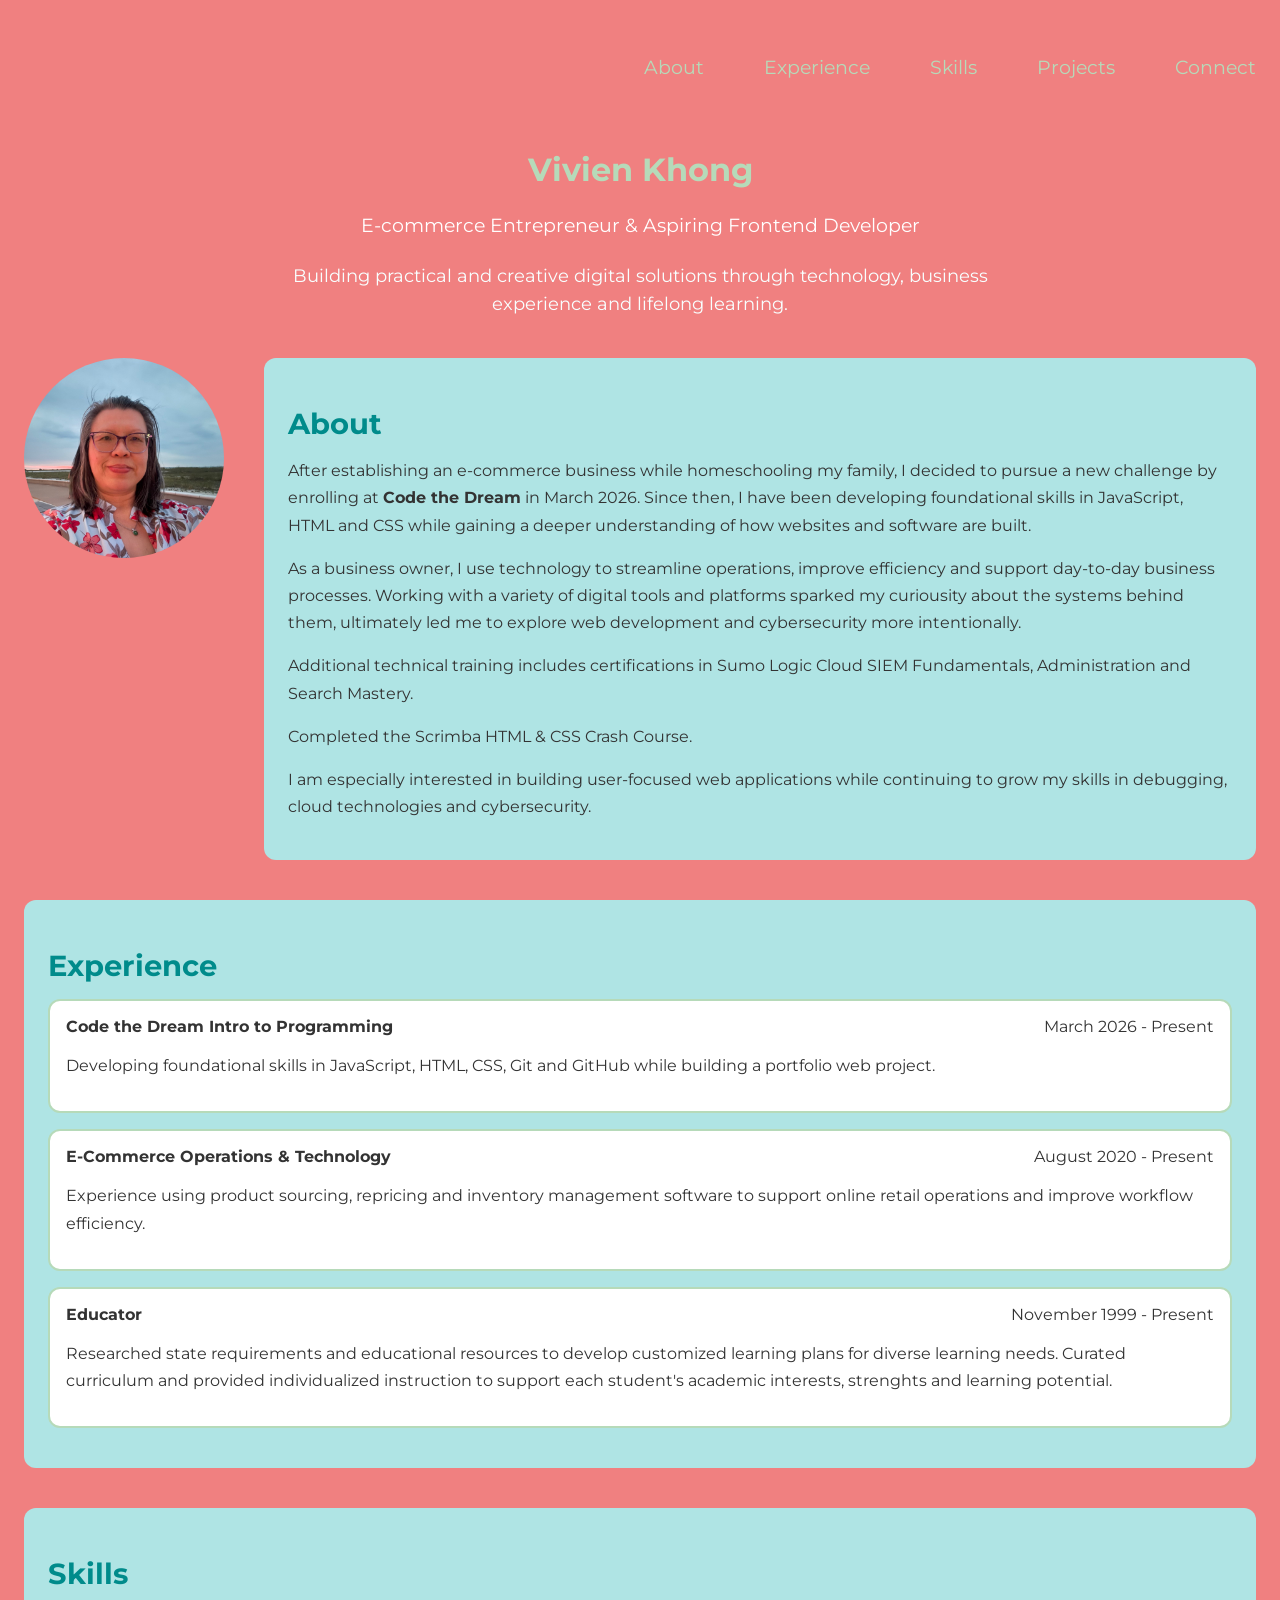
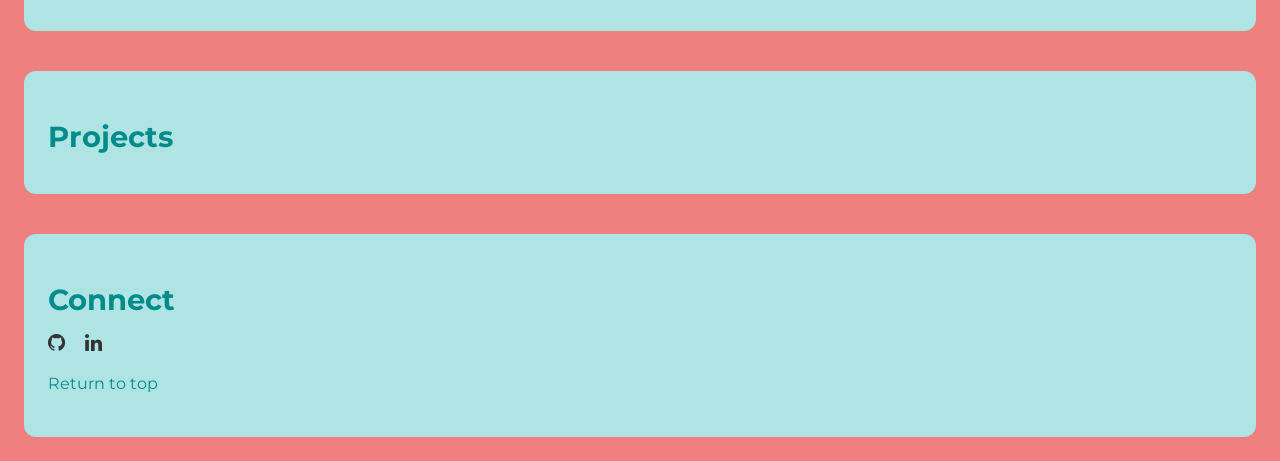
==== index.html @ 6cd24a1f "Body content edited" ====
<!DOCTYPE html>
<html>
  <head>
    <title>Vivien Khong's Portfolio</title>
        <!-- external stylesheets first then my own css/index.css -->
    <link href="https://fonts.googleapis.com/css2?family=Montserrat:ital,wght@0,100..900;1,100..900&display=swap" rel="stylesheet">
    <link rel="stylesheet" href="https://cdnjs.cloudflare.com/ajax/libs/font-awesome/4.7.0/css/font-awesome.min.css">
    <meta charset="UTF-8">
    <meta name="description" content="My personal website">
    <link rel="stylesheet" href="css/index.css">
  </head>
  <body>
    <nav id="top">
      <ul>
        <li><a href="#about">About</a></li>
        <li><a href="#experience">Experience</a></li>
        <li><a href="#skills">Skills</a></li>
        <li><a href="#projects">Projects</a></li>
        <li><a href="#connect">Connect</a></li>
      </ul>
    </nav>
    <h1>Vivien Khong</h1>
    
    <p class="tagline">
      E-commerce Entrepreneur & Aspiring Frontend Developer   
    </p>
    
    <p class="hero-intro">
      Building practical and creative digital solutions through technology, business experience and lifelong learning.
    </p>

  <div class="about-container">

    <img src="images/myPhoto.jpg" alt="A self portrait at a beach wedding">

    <section id="about">
      <h2>About</h2>
      <p>
        After establishing an e-commerce business while homeschooling my family, I decided to pursue a new challenge by enrolling at <strong>Code the Dream</strong> in March 2026. Since then, I have been developing foundational skills in JavaScript, HTML and CSS while gaining a deeper understanding of how websites and software are built. 
      </p> 
      
      <p>
        As a business owner, I use technology to streamline operations, improve efficiency and support day-to-day business processes. Working with a variety of digital tools and platforms sparked my curiousity about the systems behind them, ultimately led me to explore web development and cybersecurity more intentionally. 
      </p>
      
      <p>
        Additional technical training includes certifications in Sumo Logic Cloud SIEM Fundamentals, Administration and Search Mastery.
      </p>
      
      <p>
        Completed the Scrimba HTML & CSS Crash Course.
      </p>   

      <p>
        I am especially interested in building user-focused web applications while continuing to grow my skills in debugging, cloud technologies and cybersecurity.
      </p>

    </section>
  </div>

    <section id="experience">
      <h2>Experience</h2>
      <ul>
        <li>

          <div class="experience-header">
            <strong>Code the Dream Intro to Programming</strong>
            <span>March 2026 - Present</span>
          </div>

          <p>
          Developing foundational skills in JavaScript, HTML, CSS, Git and GitHub while building a portfolio web project.
          </p>

        </li>
        
        <li>

          <div class="experience-header">
            <strong>E-Commerce Operations & Technology</strong>
            <span>August 2020 - Present</span>
          </div>

          <p>
          Experience using product sourcing, repricing and inventory management software to support online retail operations and improve workflow efficiency.
          </p>

        </li>

        <li>

          <div class="experience-header">
            <strong>Educator</strong>
            <span>November 1999 - Present</span>
          </div>

          <p>
          Researched state requirements and educational resources to develop customized learning plans for diverse learning needs. Curated curriculum and provided individualized instruction to support each student's academic interests, strenghts and learning potential.
          </p>

        </li>
      </ul>  
    </section>

    <section id="skills">
      <h2>Skills</h2>
    </section>
      
    <section id="projects">
      <h2>Projects</h2>
      <ul>
      </ul>  
    </section>

    <section id="connect">
      <h2>Connect</h2>  
      <ul>
        <li>
          <a href="https://github.com/vivienkhongcodes/vivien-khong-intro26.2">
            <i class="fa fa-github"></i>
          </a>   
        </li>   
        
        <li>
          <a href="https://www.linkedin.com/in/vivien-khong-21544a321/">
            <i class="fa fa-linkedin"></i>
          </a>
        </li>
      </ul>
      <!-- clickable return to top --> 
      <p><a href="#top">Return to top</a></p>
    </section>
  </body>
</html>
---- css/index.css ----
body {
    background-color: lightcoral;
    /* Google font */
    font-family: "Montserrat", sans-serif;
    color: #333;
    margin: 24px;
}

nav {
    position: sticky;
    top: 0;
    background-color: lightcoral;
    /* padding: vertical horizontal */
    padding: 12px 0;
}

nav ul {
    /* flexbox */
    display: flex;
    gap: 60px;
    list-style: none;
    padding: 0;
    justify-content: flex-end;
    font-size: larger;
}

img {
    width: 200px; 
    /* round borders */    
    border-radius: 50%; 
}

a {
    text-decoration: none;
}

nav a {
    color:#b6dab9;
}

a:hover {
    color: darkcyan;
    letter-spacing: 1px;
}

/* Return to top link. */
#connect p a {
    color: darkcyan;
}

#connect p a:hover {
    color: #333;
}

/* Styles the About and Image sections using class selector .about-container - find the element inside. */
.about-container {

    /* flex here places Image and About side by side */
    display: flex;
    /* controls vertical alighment inside flex row, instead of centered vertically, both Image and About headings start from top edge */
    align-items: flex-start;
    /* adds spacing between the Image and About sections */
    gap: 40px;
}

/* Find image elements inside .about-container. Align image to About section. */
.about-container img {
    margin-top: 0;
}

/* Style all section About, Experience, Connect elements. */
section {
    background-color: rgb(175, 228, 228);
    /* Add inner space inside sections. */
    padding: 24px;
    /* Add outer space between sections. */
    margin-top: 40px;
    /* slightly round borders */  
    border-radius: 12px;
}

/* About section needs to match image */
#about {
    margin-top: 0;
}

h1 {
    color: #b6dab9;
    text-align:center; 
    margin-top: 40px;
    margin-bottom: 40px;
}

h2 {
    color:darkcyan;
    font-size: 1.8rem;
    margin-bottom: 16px;
}

p {
    line-height: 1.7;
    font-size: 1rem;
}

.tagline {
    text-align: center;
    font-size: 1.2rem;
    color:white;
    margin-top: -20px;
}

.hero-intro {
    text-align: center;
    max-width: 700px;
    margin: 20px auto 40px auto;
    /* Rem means root em, scales relative to the browser's base font size. */
    font-size: 1.1rem;
    /* Vertical spacing between lines of text. */
    line-height: 1.6;
    color: #f8ffff;
}

/* styled blocks for items in experience */
#experience ul {
    list-style: none;
    padding: 0;
}

#experience li {
    background-color: white;
    border: 2px solid #b6dab9;
    border-radius: 12px;
    padding: 16px;
    margin-bottom: 16px;
}

/* Using class selector to change Experience section to include specific titles and dates */
.experience-header {
    display: flex;
    /* Pushes the items to opposite sides. */
    justify-content: space-between;
    align-items: center;
    /* Add space below the title/date row. */
    margin-bottom: 10px;
}

/* Make Connect icons using Flexbox */
#connect ul {
    display: flex;
    gap: 20px;
    list-style: none;
    padding: 0;
}

#connect i {
    font-size: 20px;
    color:#333;
}

#connect i:hover {
    color: darkcyan;
}
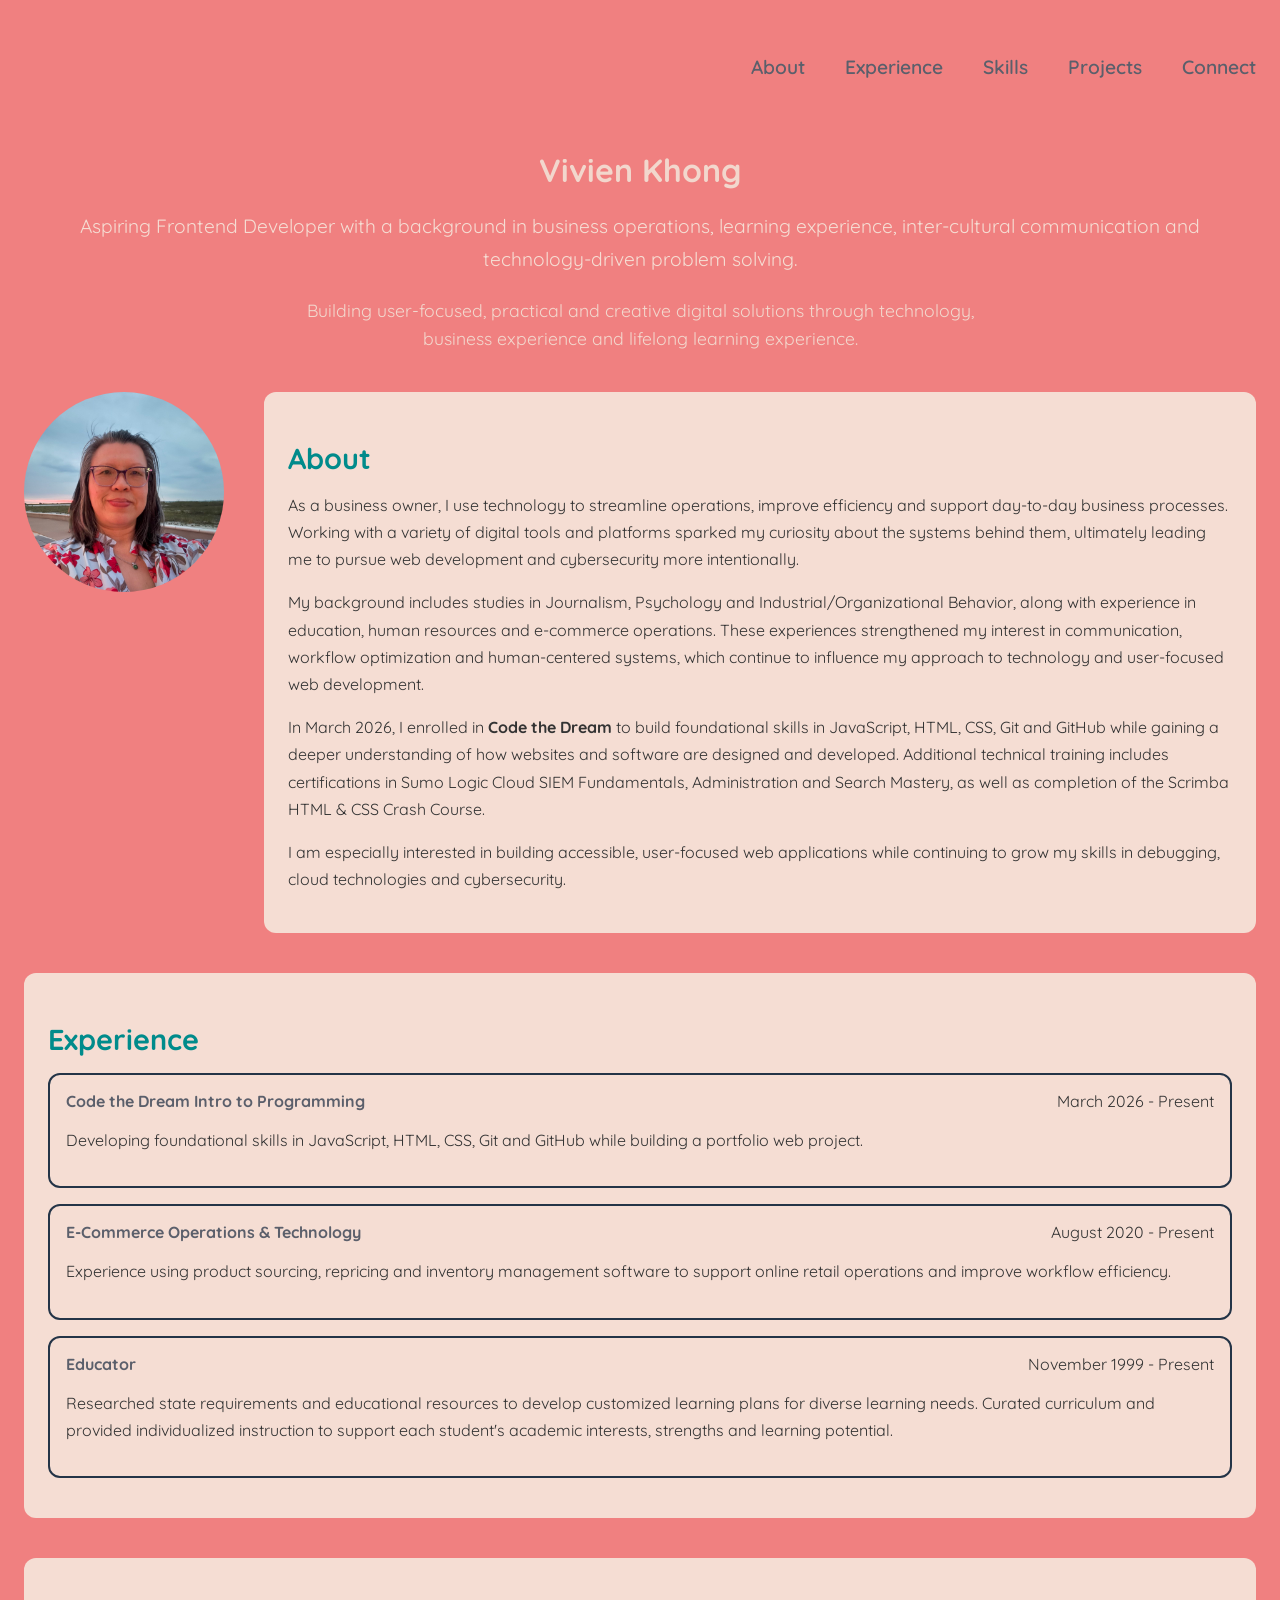
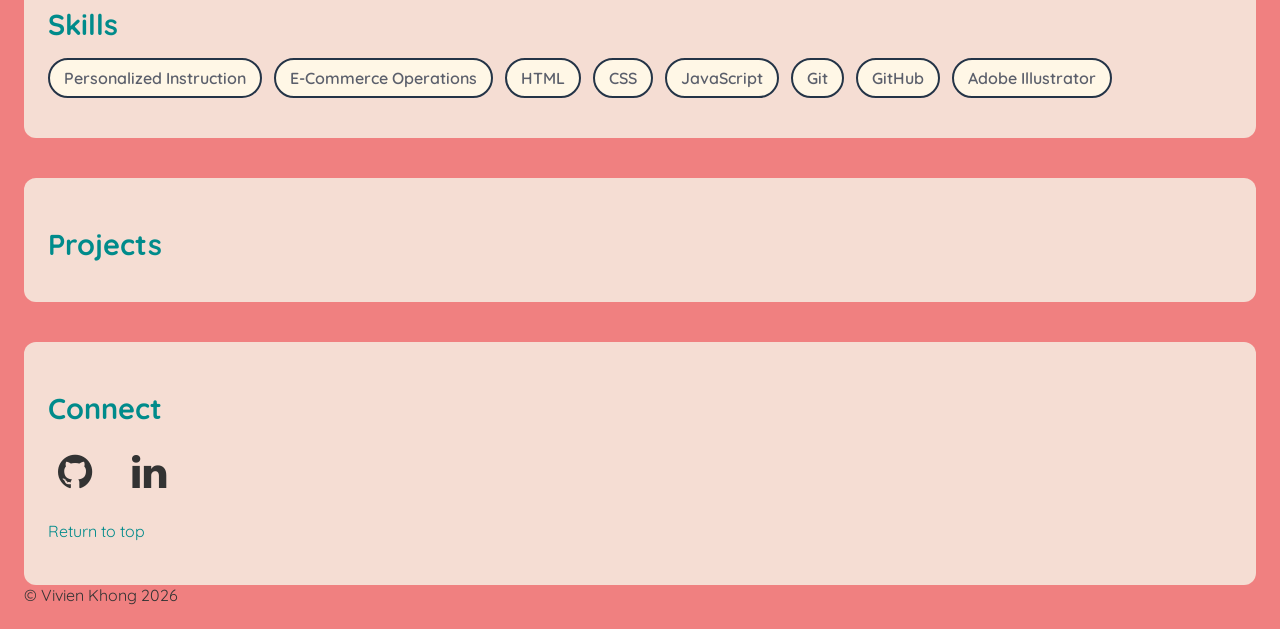
==== commit ebaa5ae5: "js added, created footer and skills; revised about, experience and skills sections, tagline and hero" ====
--- a/index.html
+++ b/index.html
@@ -3,14 +3,14 @@
   <head>
     <title>Vivien Khong's Portfolio</title>
         <!-- external stylesheets first then my own css/index.css -->
-    <link href="https://fonts.googleapis.com/css2?family=Montserrat:ital,wght@0,100..900;1,100..900&display=swap" rel="stylesheet">
+    <link href="https://fonts.googleapis.com/css2?family=Quicksand:wght@300;400;500;600;700&display=swap" rel="stylesheet">
     <link rel="stylesheet" href="https://cdnjs.cloudflare.com/ajax/libs/font-awesome/4.7.0/css/font-awesome.min.css">
     <meta charset="UTF-8">
     <meta name="description" content="My personal website">
     <link rel="stylesheet" href="css/index.css">
   </head>
-  <body>
-    <nav id="top">
+  <body id="top">
+    <nav>
       <ul>
         <li><a href="#about">About</a></li>
         <li><a href="#experience">Experience</a></li>
@@ -22,11 +22,11 @@
     <h1>Vivien Khong</h1>
     
     <p class="tagline">
-      E-commerce Entrepreneur & Aspiring Frontend Developer   
+      Aspiring Frontend Developer with a background in business operations, learning experience, inter-cultural communication and technology-driven problem solving.   
     </p>
     
     <p class="hero-intro">
-      Building practical and creative digital solutions through technology, business experience and lifelong learning.
+      Building user-focused, practical and creative digital solutions through technology, business experience and lifelong learning experience.
     </p>
 
   <div class="about-container">
@@ -35,24 +35,21 @@
 
     <section id="about">
       <h2>About</h2>
+           
       <p>
-        After establishing an e-commerce business while homeschooling my family, I decided to pursue a new challenge by enrolling at <strong>Code the Dream</strong> in March 2026. Since then, I have been developing foundational skills in JavaScript, HTML and CSS while gaining a deeper understanding of how websites and software are built. 
-      </p> 
-      
-      <p>
-        As a business owner, I use technology to streamline operations, improve efficiency and support day-to-day business processes. Working with a variety of digital tools and platforms sparked my curiousity about the systems behind them, ultimately led me to explore web development and cybersecurity more intentionally. 
+        As a business owner, I use technology to streamline operations, improve efficiency and support day-to-day business processes. Working with a variety of digital tools and platforms sparked my curiosity about the systems behind them, ultimately leading me to pursue web development and cybersecurity more intentionally.
       </p>
       
       <p>
-        Additional technical training includes certifications in Sumo Logic Cloud SIEM Fundamentals, Administration and Search Mastery.
+        My background includes studies in Journalism, Psychology and Industrial/Organizational Behavior, along with experience in education, human resources and e-commerce operations. These experiences strengthened my interest in communication, workflow optimization and human-centered systems, which continue to influence my approach to technology and user-focused web development.
+      </p>
+
+      <p>
+        In March 2026, I enrolled in <strong>Code the Dream</strong> to build foundational skills in JavaScript, HTML, CSS, Git and GitHub while gaining a deeper understanding of how websites and software are designed and developed. Additional technical training includes certifications in Sumo Logic Cloud SIEM Fundamentals, Administration and Search Mastery, as well as completion of the Scrimba HTML & CSS Crash Course.
       </p>
       
       <p>
-        Completed the Scrimba HTML & CSS Crash Course.
-      </p>   
-
-      <p>
-        I am especially interested in building user-focused web applications while continuing to grow my skills in debugging, cloud technologies and cybersecurity.
+        I am especially interested in building accessible, user-focused web applications while continuing to grow my skills in debugging, cloud technologies and cybersecurity.
       </p>
 
     </section>
@@ -95,7 +92,7 @@
           </div>
 
           <p>
-          Researched state requirements and educational resources to develop customized learning plans for diverse learning needs. Curated curriculum and provided individualized instruction to support each student's academic interests, strenghts and learning potential.
+          Researched state requirements and educational resources to develop customized learning plans for diverse learning needs. Curated curriculum and provided individualized instruction to support each student's academic interests, strengths and learning potential.
           </p>
 
         </li>
@@ -104,6 +101,8 @@
 
     <section id="skills">
       <h2>Skills</h2>
+      <ul>
+      </ul>
     </section>
       
     <section id="projects">
@@ -130,6 +129,8 @@
       <!-- clickable return to top --> 
       <p><a href="#top">Return to top</a></p>
     </section>
+    <script src="js/index.js"></script>
+
   </body>
 </html>
 
--- a/css/index.css
+++ b/css/index.css
@@ -1,7 +1,7 @@
 body {
     background-color: lightcoral;
     /* Google font */
-    font-family: "Montserrat", sans-serif;
+    font-family: "Quicksand", sans-serif;
     color: #333;
     margin: 24px;
 }
@@ -17,7 +17,7 @@
 nav ul {
     /* flexbox */
     display: flex;
-    gap: 60px;
+    gap: 40px;
     list-style: none;
     padding: 0;
     justify-content: flex-end;
@@ -35,7 +35,8 @@
 }
 
 nav a {
-    color:#b6dab9;
+    color: #5b5f6b;
+    font-weight: 600;
 }
 
 a:hover {
@@ -70,7 +71,7 @@
 
 /* Style all section About, Experience, Connect elements. */
 section {
-    background-color: rgb(175, 228, 228);
+    background-color: #f5ddd3;
     /* Add inner space inside sections. */
     padding: 24px;
     /* Add outer space between sections. */
@@ -85,7 +86,7 @@
 }
 
 h1 {
-    color: #b6dab9;
+    color: #f2d7cd;
     text-align:center; 
     margin-top: 40px;
     margin-bottom: 40px;
@@ -105,7 +106,7 @@
 .tagline {
     text-align: center;
     font-size: 1.2rem;
-    color:white;
+    color: #f5ddd3;
     margin-top: -20px;
 }
 
@@ -117,7 +118,7 @@
     font-size: 1.1rem;
     /* Vertical spacing between lines of text. */
     line-height: 1.6;
-    color: #f8ffff;
+    color: #f2d7cd;
 }
 
 /* styled blocks for items in experience */
@@ -127,11 +128,15 @@
 }
 
 #experience li {
-    background-color: white;
-    border: 2px solid #b6dab9;
+    background-color: #f5ddd3;
+    border: 2px solid #243447;
     border-radius: 12px;
     padding: 16px;
     margin-bottom: 16px;
+}
+
+#experience  strong {
+    color: #5b5f6b;
 }
 
 /* Using class selector to change Experience section to include specific titles and dates */
@@ -153,7 +158,8 @@
 }
 
 #connect i {
-    font-size: 20px;
+    font-size: 40px;
+    margin: 10px;
     color:#333;
 }
 
@@ -161,3 +167,64 @@
     color: darkcyan;
 }
 
+/* style my skills using flexbox and adjust layout of the list of skills */
+#skills ul {
+    display: flex;
+    flex-wrap: wrap;
+    gap: 12px;
+    list-style: none;
+    padding: 0;
+}
+
+#skills li {
+    background-color: #fff7e6;
+    border: 2px solid #243447;
+    border-radius: 20px;
+    padding: 8px 14px;
+    font-weight: 600;
+    color: #5b5f6b;
+}
+
+/* outside media query mean default desktop styles */
+
+/* inside media queries are conditional overrides of existing CSS; tablets media query - when screen is 900px or smaller, stack vertically */
+@media (max-width: 900px) {
+    .about-container {
+        flex-direction: column;
+    }
+
+    nav ul {
+        gap: 24px;
+        justify-content: center;
+        flex-wrap: wrap;
+    }
+}
+
+/* phones media query */
+@media (max-width: 600px) {
+
+    body {
+        margin: 12px;
+    }
+
+    nav ul {
+        flex-direction: column;
+        align-items: center;
+        gap: 12px;
+
+    }
+
+    img {
+        width: 160px;
+    }
+
+    .experience-header {
+        flex-direction: column;
+        align-items: flex-start;
+    }
+
+    #skills ul {
+        justify-content: center;
+    }
+}
+
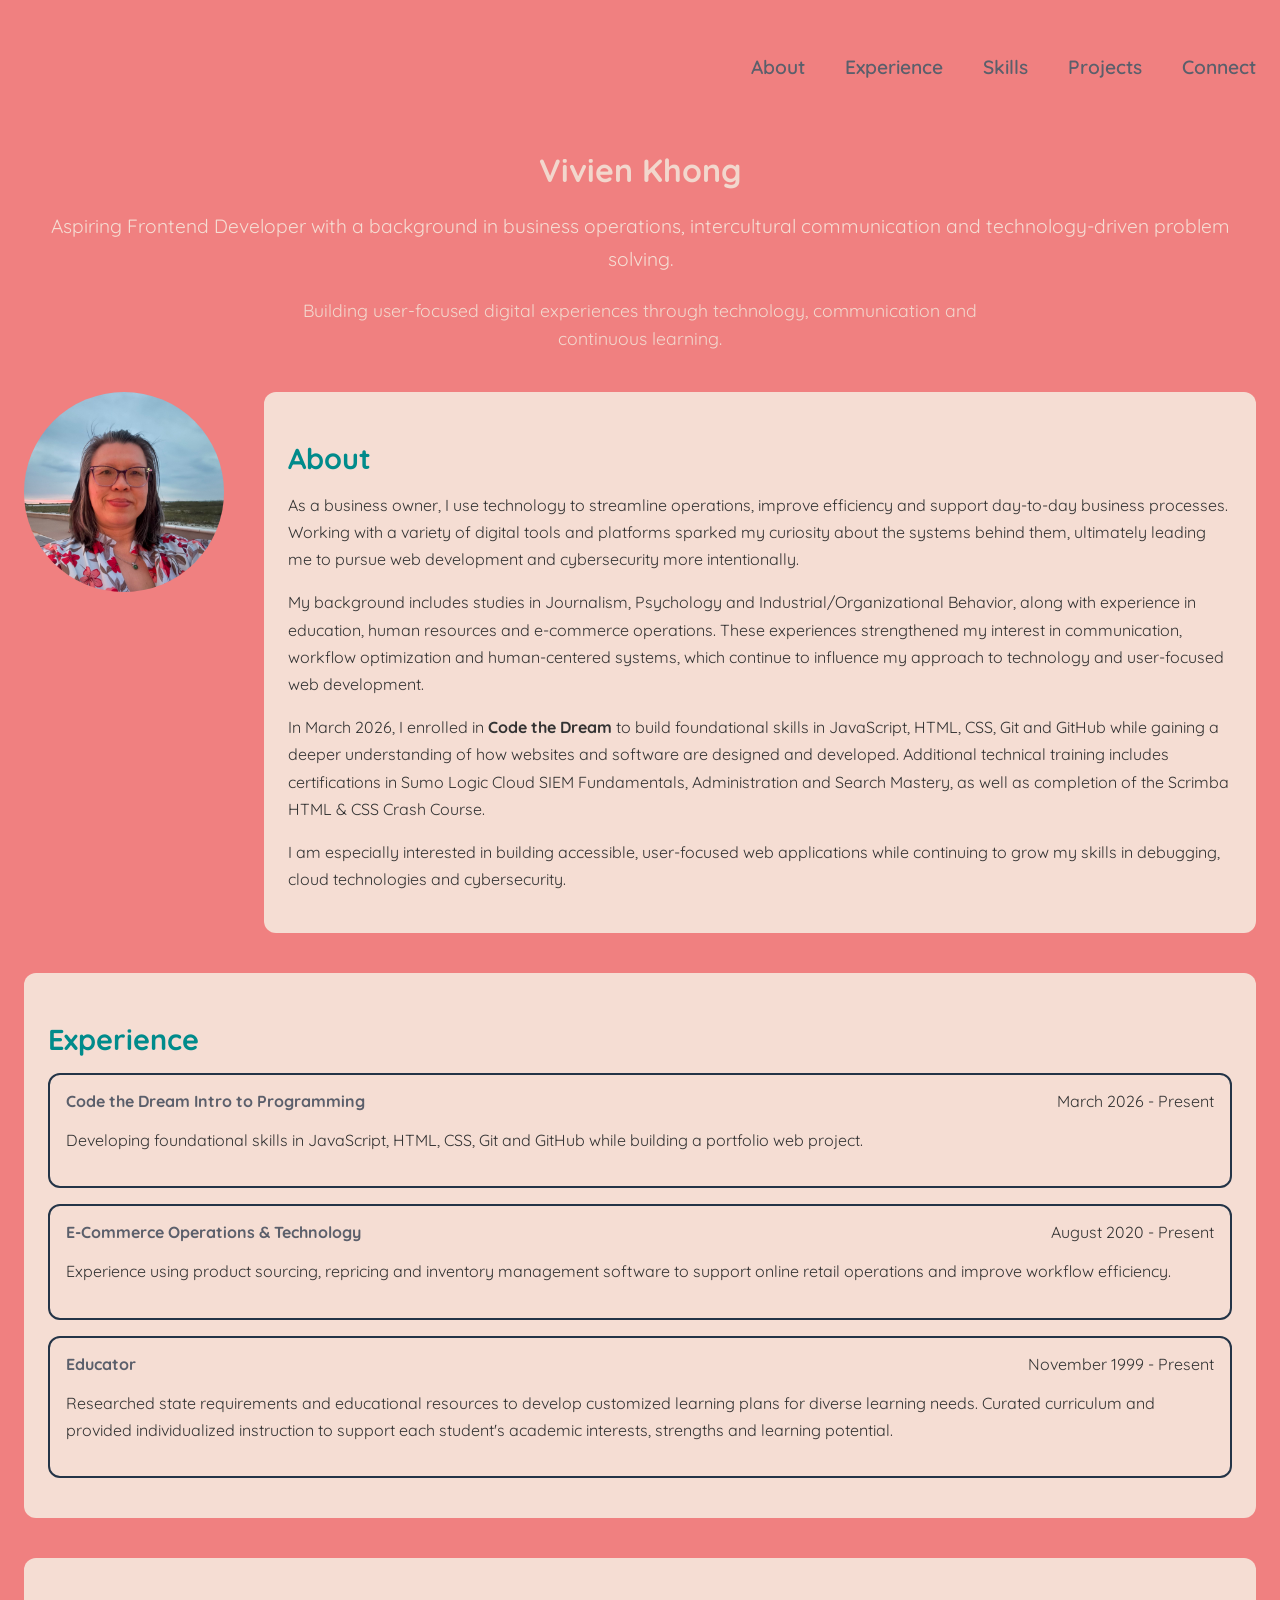
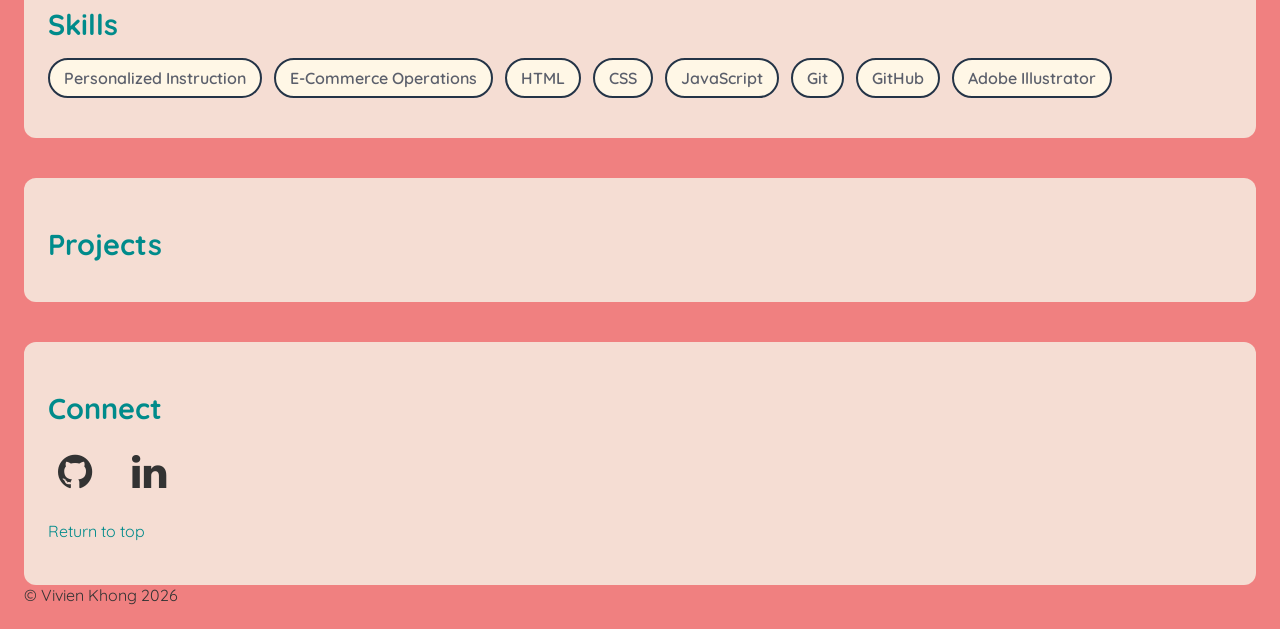
==== commit 251269e7: "saving changes before switching branches" ====
--- a/index.html
+++ b/index.html
@@ -22,11 +22,11 @@
     <h1>Vivien Khong</h1>
     
     <p class="tagline">
-      Aspiring Frontend Developer with a background in business operations, learning experience, inter-cultural communication and technology-driven problem solving.   
+      Aspiring Frontend Developer with a background in business operations, intercultural communication and technology-driven problem solving.   
     </p>
     
     <p class="hero-intro">
-      Building user-focused, practical and creative digital solutions through technology, business experience and lifelong learning experience.
+      Building user-focused digital experiences through technology, communication and continuous learning.
     </p>
 
   <div class="about-container">
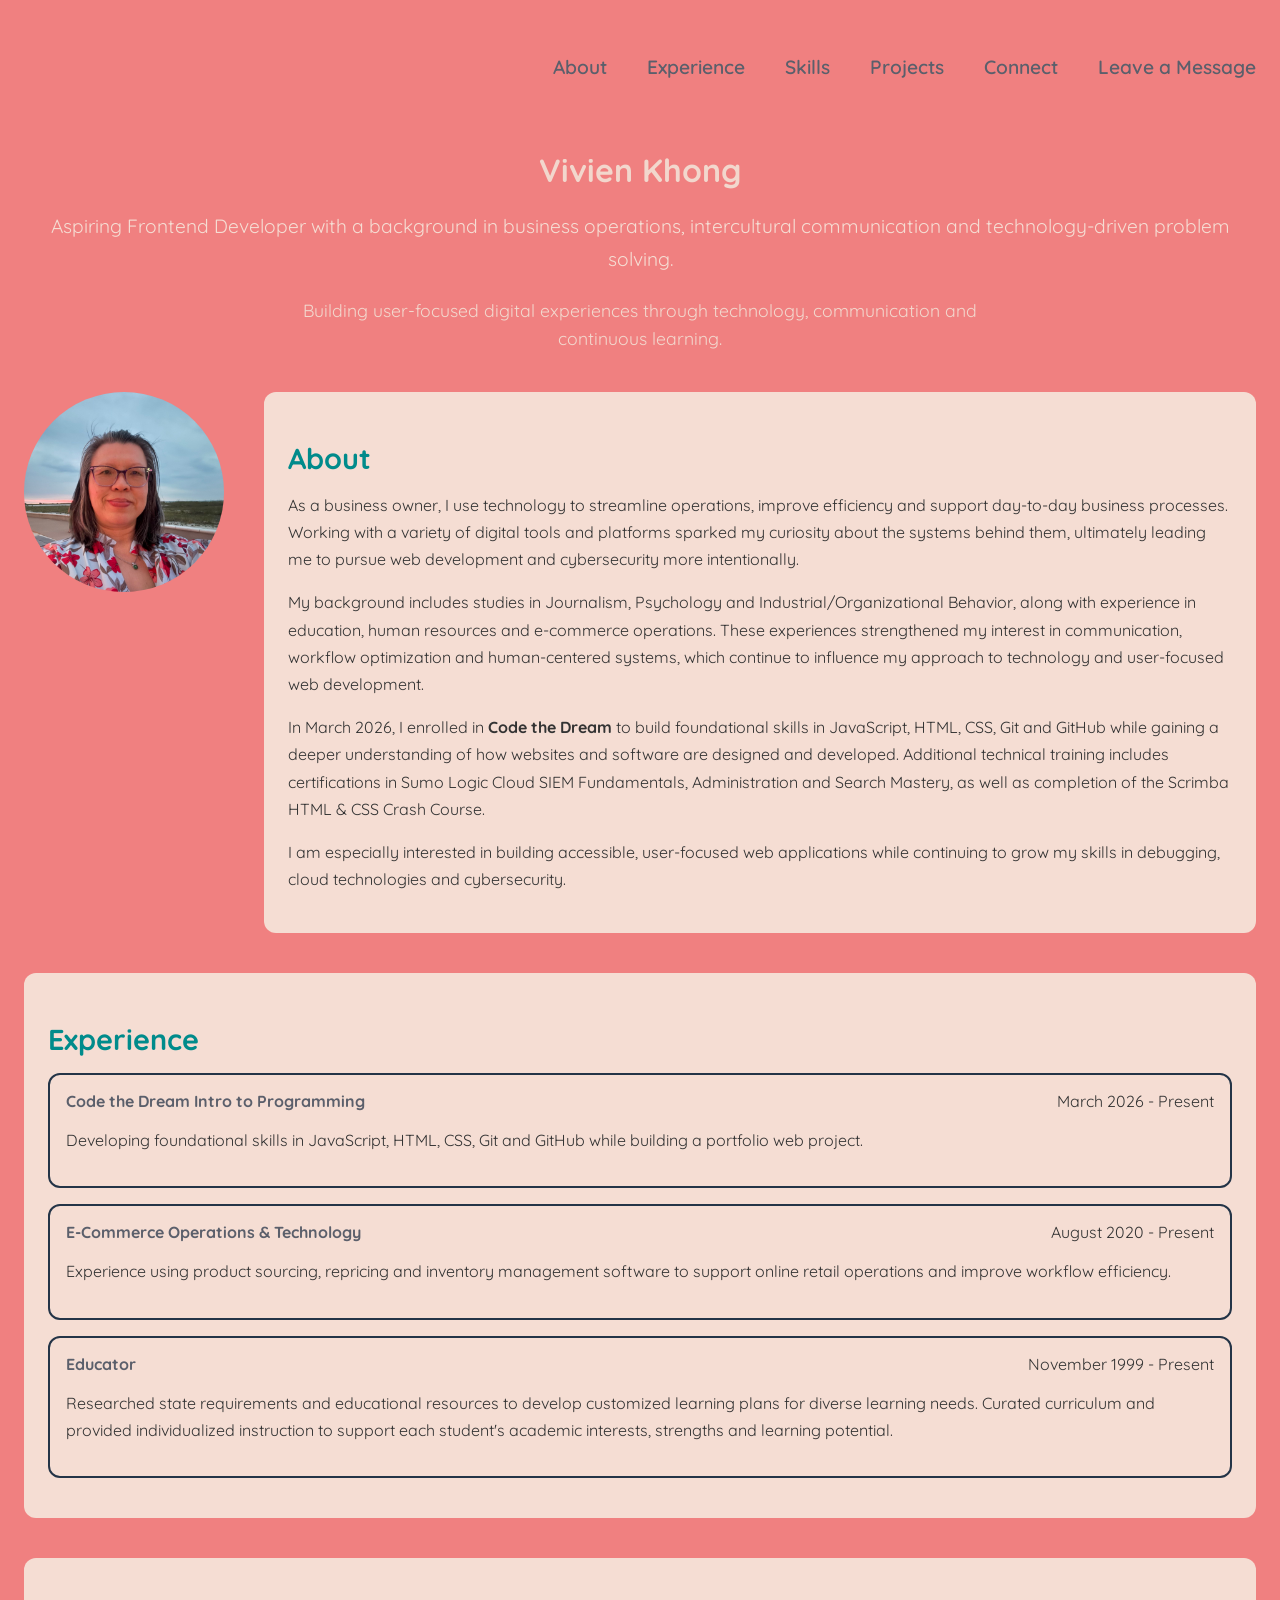
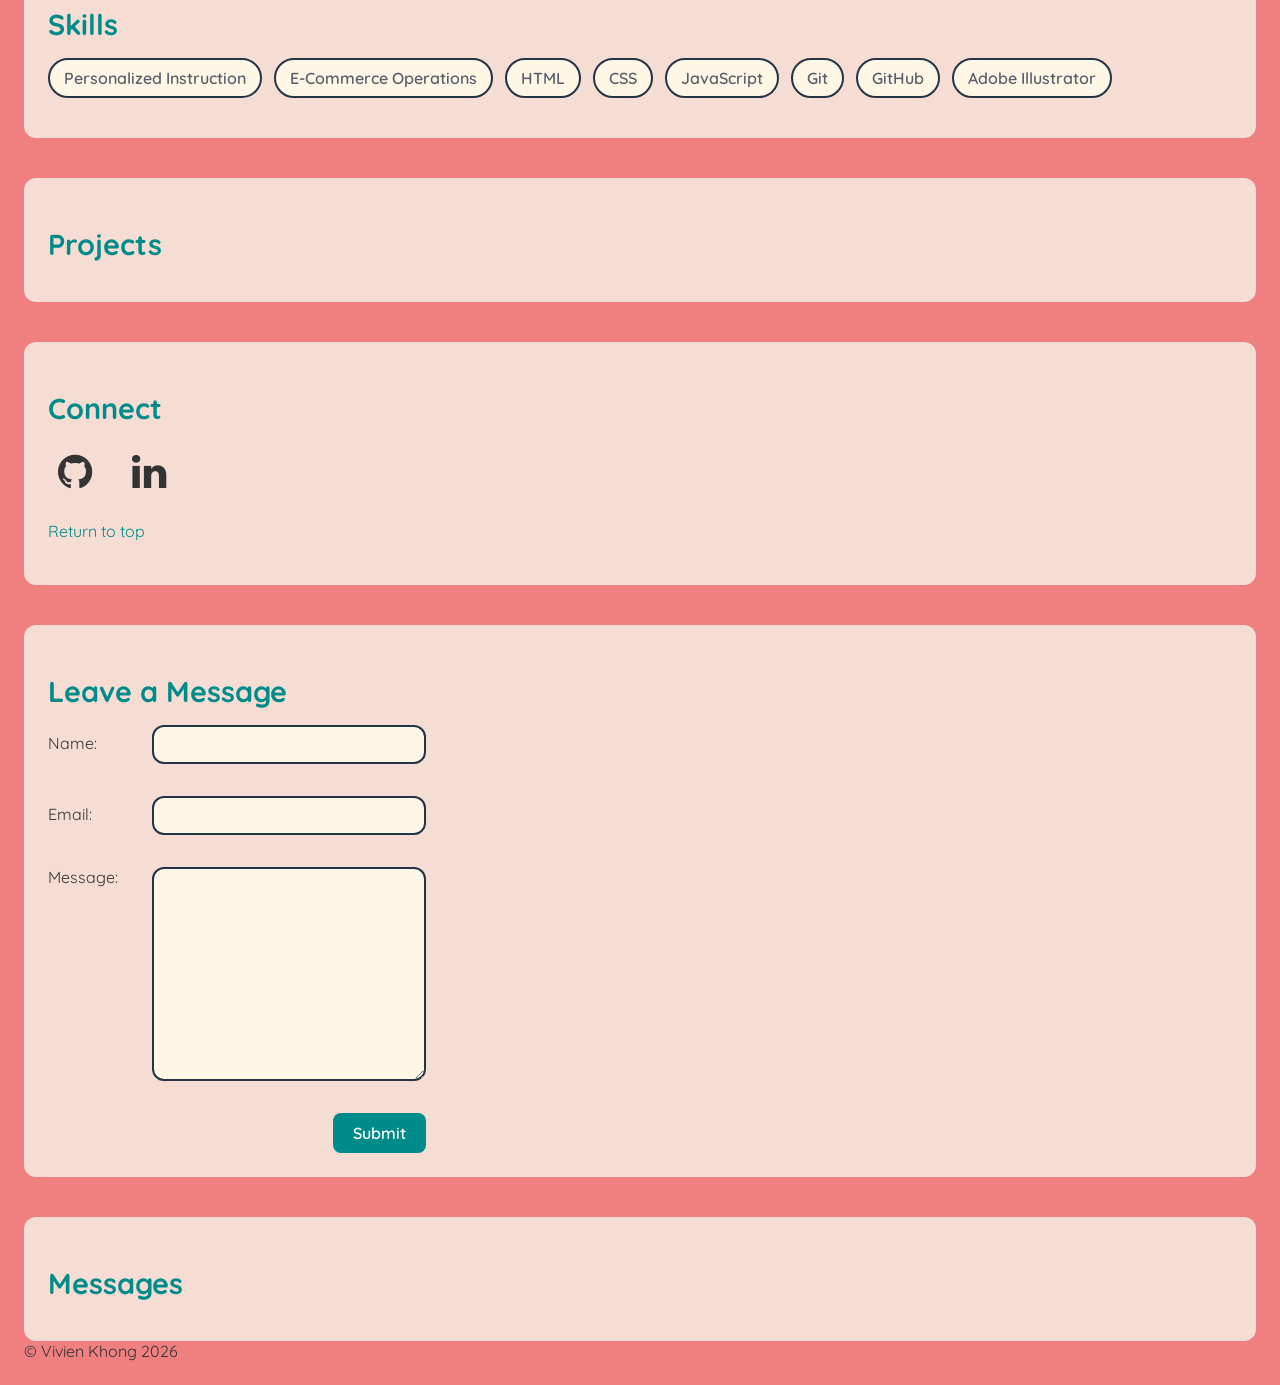
==== commit caf6d9a4: "form and functionality added" ====
--- a/index.html
+++ b/index.html
@@ -17,6 +17,7 @@
         <li><a href="#skills">Skills</a></li>
         <li><a href="#projects">Projects</a></li>
         <li><a href="#connect">Connect</a></li>
+        <li><a href="#leave-message">Leave a Message</a></li>
       </ul>
     </nav>
     <h1>Vivien Khong</h1>
@@ -128,7 +129,38 @@
       </ul>
       <!-- clickable return to top --> 
       <p><a href="#top">Return to top</a></p>
+    </section>  
+
+    <section id="leave-message">
+       <h2>Leave a Message</h2>
+    
+      <form name="leave_message">
+
+        <label for="usersName">Name:</label>
+        <input type="text" id="usersName" name="usersName" required>
+
+        <br><br>
+
+        <label for="usersEmail">Email:</label>
+        <input type="email" id="usersEmail" name="usersEmail" required>
+
+        <br><br>
+
+        <label for="usersMessage">Message:</label>
+        <textarea id="usersMessage" name="usersMessage" required></textarea>
+
+        <br><br>
+
+        <button type="submit">Submit</button>
+
+      </form>
     </section>
+
+    <section id="messages">
+       <h2>Messages</h2>
+       <ul></ul>
+    </section>  
+      
     <script src="js/index.js"></script>
 
   </body>
--- a/css/index.css
+++ b/css/index.css
@@ -135,7 +135,7 @@
     margin-bottom: 16px;
 }
 
-#experience  strong {
+#experience strong {
     color: #5b5f6b;
 }
 
@@ -227,4 +227,75 @@
         justify-content: center;
     }
 }
-
+/* form inside Leave a Message section */
+#leave-message form {
+    max-width: 600px;
+}
+
+#leave-message label {
+    /* forces all labels "Name", "Email" and "Message" to take the same width to line up neatly */
+    display: inline-block;
+    width: 100px;
+    margin-bottom: 12px;
+}
+
+/* style all input fields */
+#leave-message input,
+#leave-message textarea {
+    width: 250px;
+    padding: 10px;
+
+    /* space under each field */
+    margin-bottom: 12px;
+
+    /* curved corners */
+    border-radius: 12px;
+
+    /* dark border outlines - thickness, continuous line with a dark navy color */
+    border: 2px solid #243447;
+   
+    /* inside background color */
+    background-color: #fff7e6;
+
+    /* text color inside field */
+    color:#5b5f6b;
+
+}
+
+/* make message box taller */
+#leave-message textarea {
+    height: 190px;
+    vertical-align: top;
+}
+
+#leave-message button,
+.remove-button {
+    /* top/bottom left/right */
+    padding: 10px 20px;
+    background-color: darkcyan;
+    color: white;
+    border: none;
+    border-radius: 8px;
+    font-weight: 600;
+    cursor: pointer;
+    font-family: "Quicksand", sans-serif;
+    font-size: 1rem;
+}
+
+#leave-message button {
+    margin-left: 285px;
+}
+
+.remove-button {
+    margin-left: 12px;
+
+#leave-message button:hover,
+.remove-button:hover {
+    background-color: #246b6b;
+}
+ 
+    /* match Submit button */
+    display: inline-block;
+    
+}
+
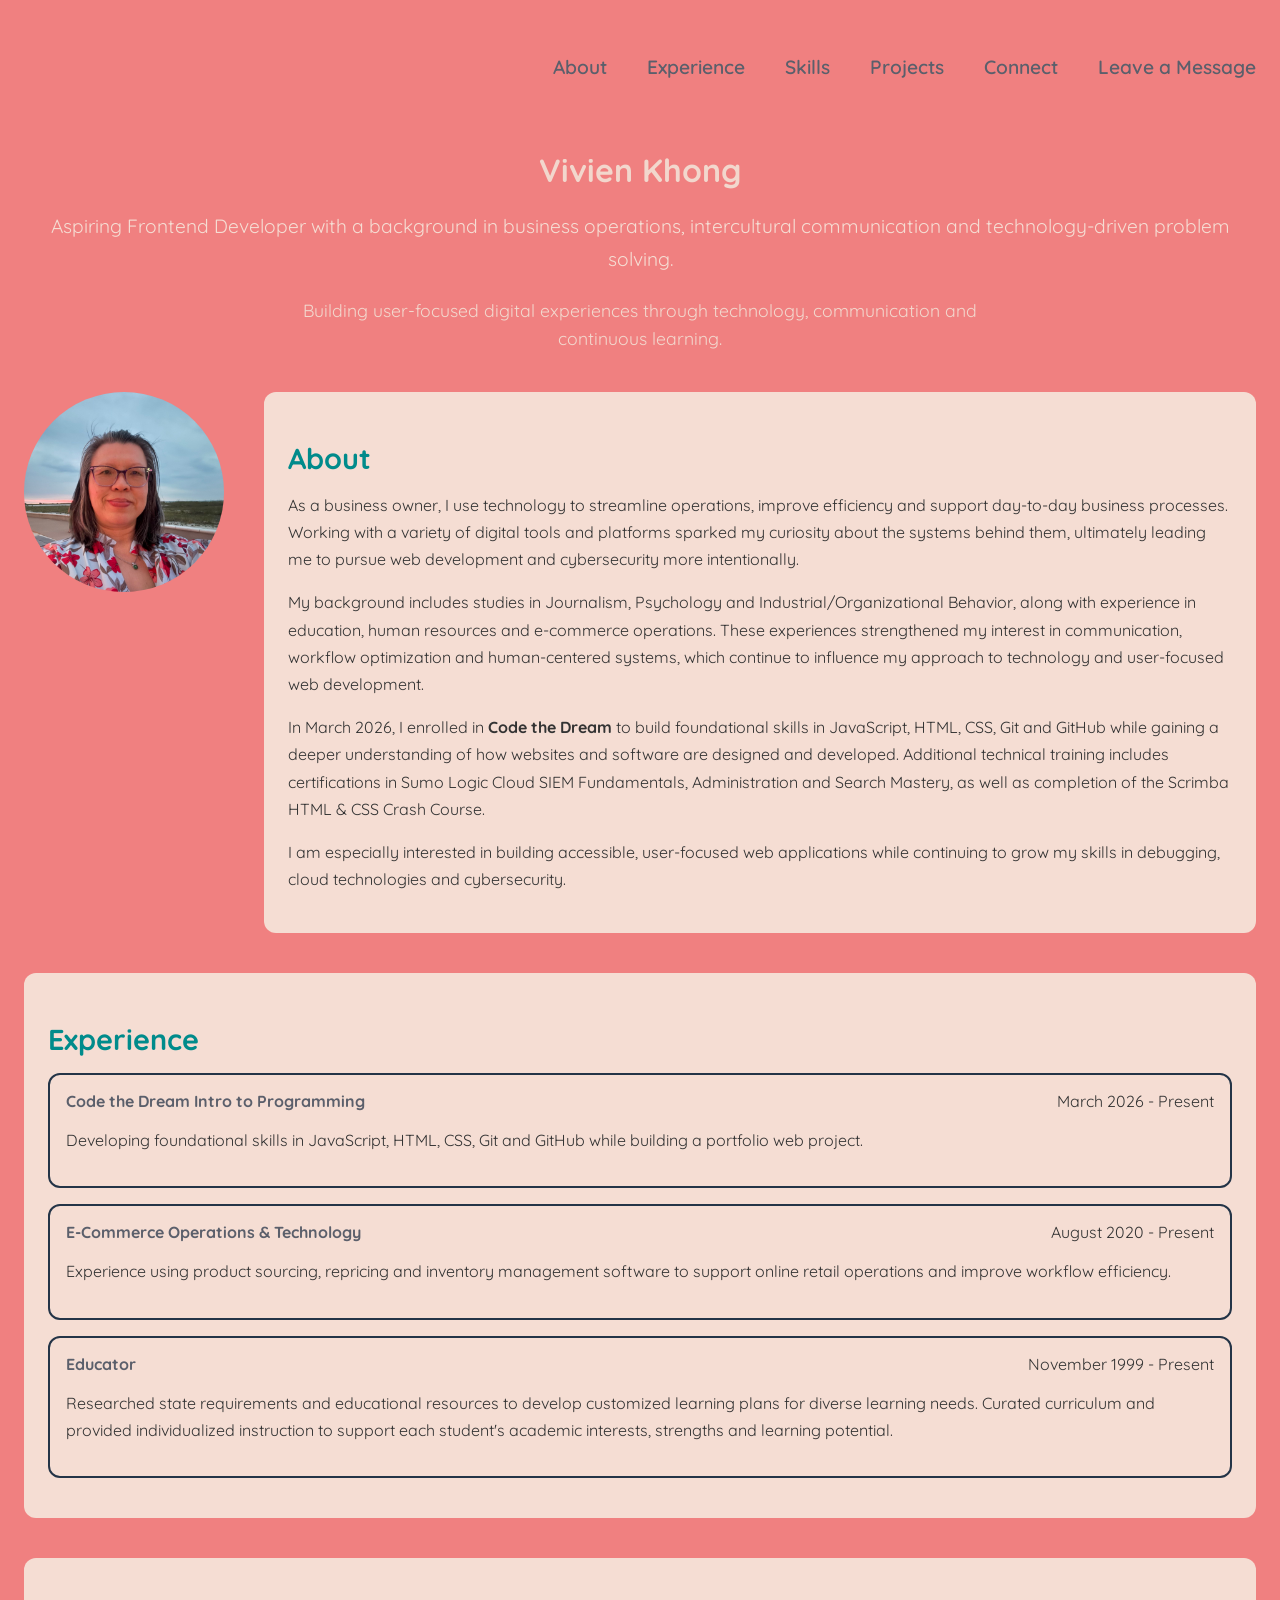
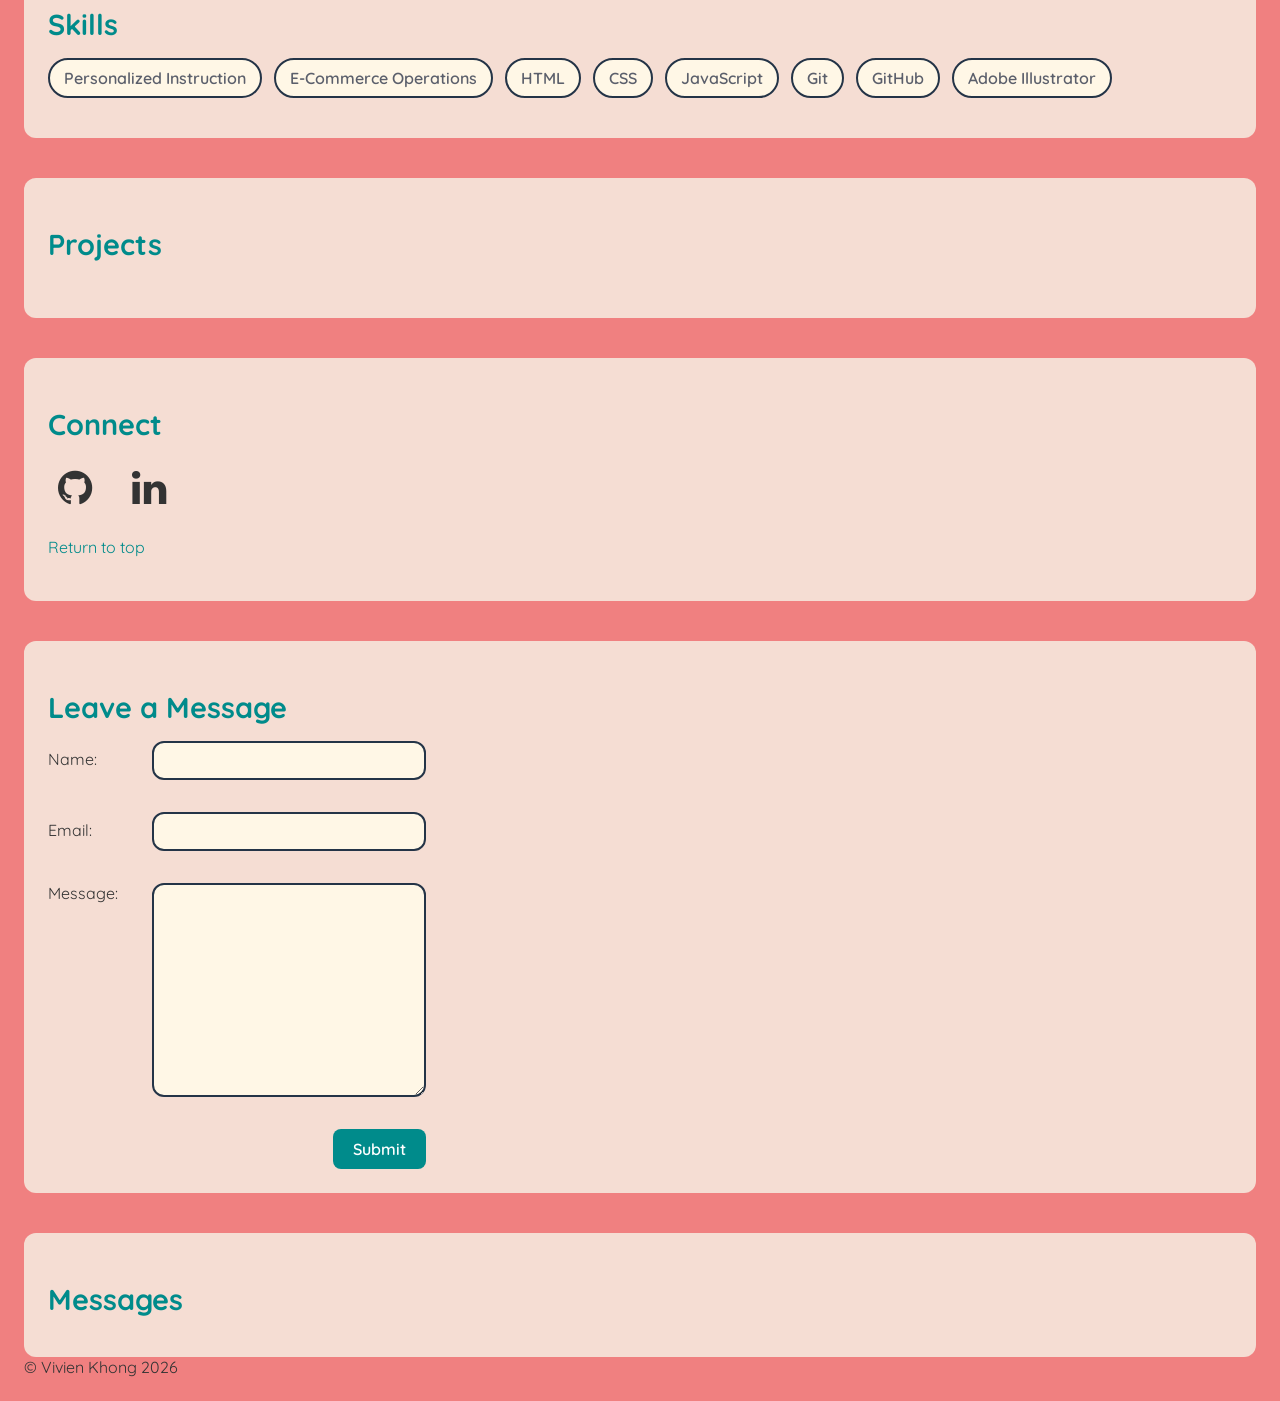
==== commit 85795d8b: "API fetch completed; added click link to repo" ====
--- a/index.html
+++ b/index.html
@@ -33,7 +33,7 @@
   <div class="about-container">
 
     <img src="images/myPhoto.jpg" alt="A self portrait at a beach wedding">
-
+    
     <section id="about">
       <h2>About</h2>
            
@@ -108,8 +108,7 @@
       
     <section id="projects">
       <h2>Projects</h2>
-      <ul>
-      </ul>  
+      <ul></ul>  
     </section>
 
     <section id="connect">
--- a/css/index.css
+++ b/css/index.css
@@ -185,6 +185,34 @@
     color: #5b5f6b;
 }
 
+/* styled blocks for items in projects */
+#projects ul {
+    display: flex;
+    flex-wrap: wrap;
+    gap: 12px;
+    list-style: none;
+    padding: 0;
+}
+
+#projects li {
+   background-color: #fff7e6;
+    border: 2px solid #243447;
+    border-radius: 20px;
+    padding: 16px;
+    min-width: 140px;
+    font-weight: 600;
+    color: #5b5f6b;
+}
+
+#projects a{
+    color:#5b5f6b;
+    font-weight: 600;
+}
+
+#projects a:hover {
+    color: darkcyan;
+}
+
 /* outside media query mean default desktop styles */
 
 /* inside media queries are conditional overrides of existing CSS; tablets media query - when screen is 900px or smaller, stack vertically */
@@ -289,13 +317,11 @@
 .remove-button {
     margin-left: 12px;
 
+    /* match Submit button */
+    display: inline-block;
+}    
+
 #leave-message button:hover,
 .remove-button:hover {
     background-color: #246b6b;
-}
- 
-    /* match Submit button */
-    display: inline-block;
-    
-}
-
+}    
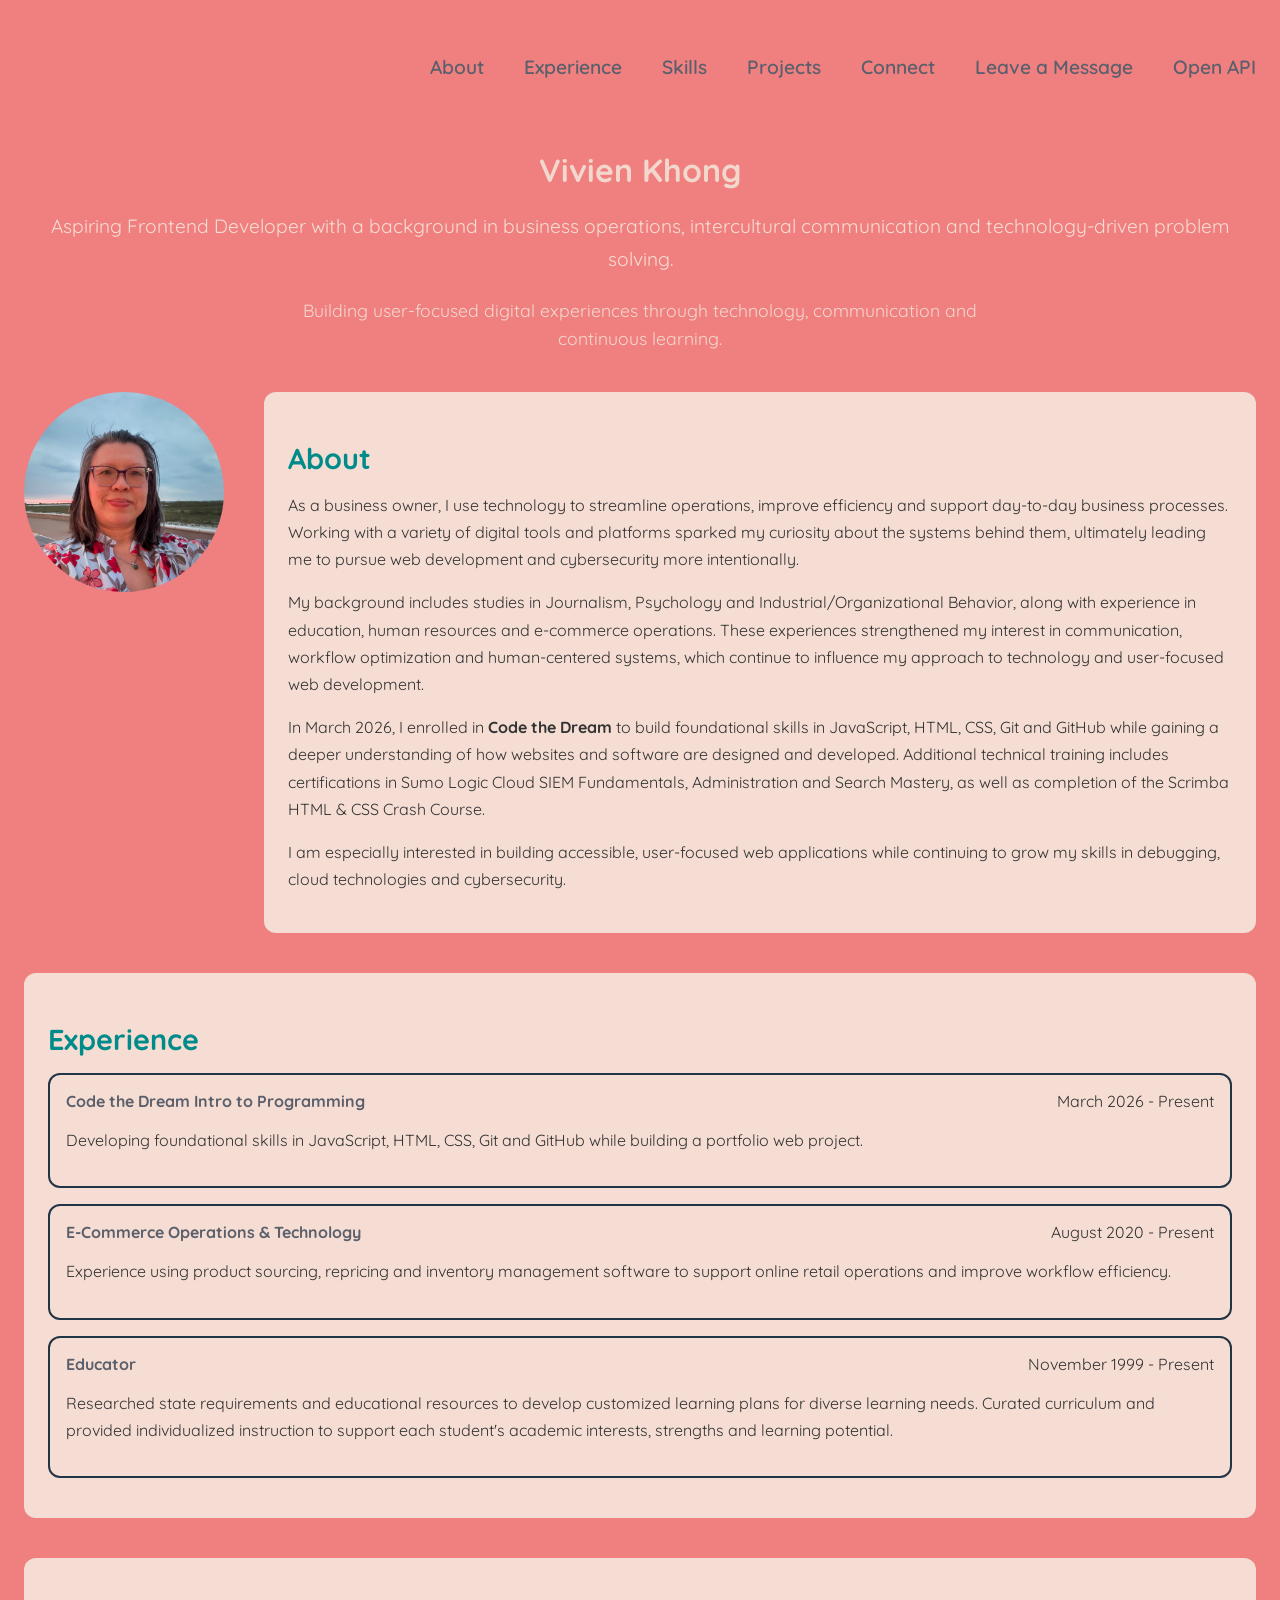
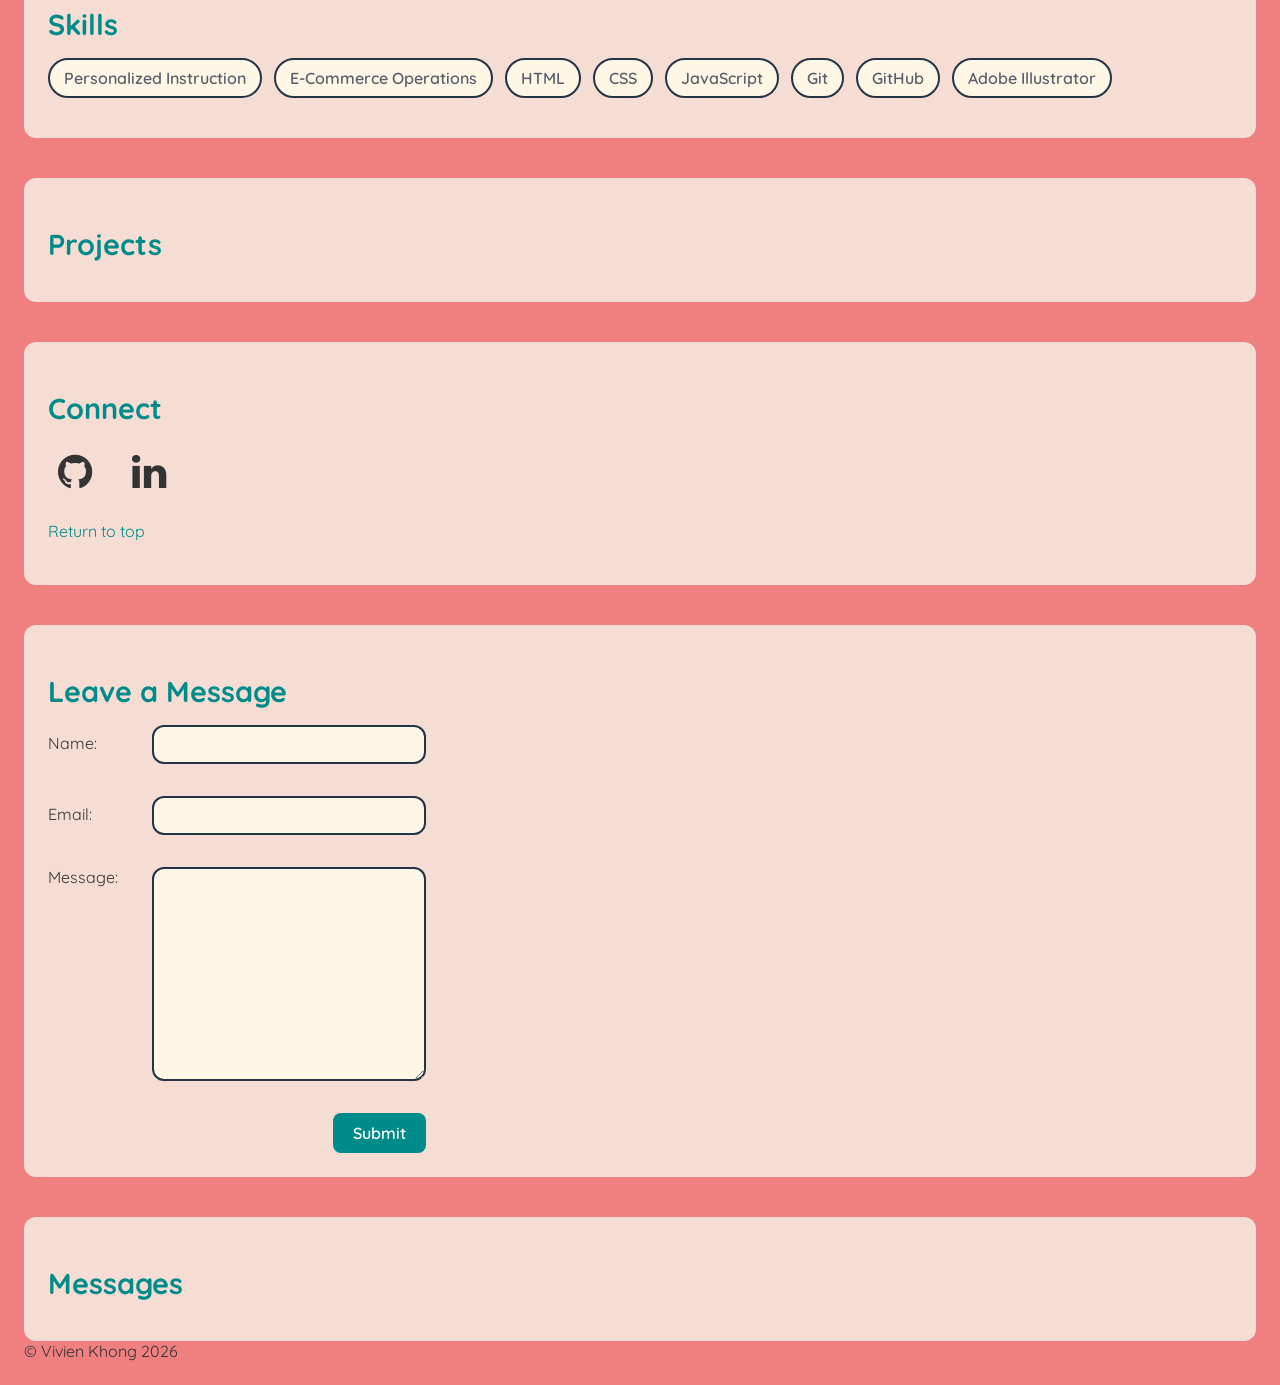
==== commit 9ea89a85: "added open api page" ====
--- a/index.html
+++ b/index.html
@@ -18,6 +18,7 @@
         <li><a href="#projects">Projects</a></li>
         <li><a href="#connect">Connect</a></li>
         <li><a href="#leave-message">Leave a Message</a></li>
+        <li><a href="openapi.html">Open API</a></li>
       </ul>
     </nav>
     <h1>Vivien Khong</h1>
@@ -32,8 +33,10 @@
 
   <div class="about-container">
 
-    <img src="images/myPhoto.jpg" alt="A self portrait at a beach wedding">
-    
+    <img class="profile-image" 
+    src="images/myPhoto.jpg"
+    alt="A self portrait at a beach wedding">
+
     <section id="about">
       <h2>About</h2>
            
@@ -108,7 +111,8 @@
       
     <section id="projects">
       <h2>Projects</h2>
-      <ul></ul>  
+      <ul>
+      </ul>  
     </section>
 
     <section id="connect">
--- a/css/index.css
+++ b/css/index.css
@@ -24,7 +24,7 @@
     font-size: larger;
 }
 
-img {
+.profile-image {
     width: 200px; 
     /* round borders */    
     border-radius: 50%; 
@@ -183,34 +183,6 @@
     padding: 8px 14px;
     font-weight: 600;
     color: #5b5f6b;
-}
-
-/* styled blocks for items in projects */
-#projects ul {
-    display: flex;
-    flex-wrap: wrap;
-    gap: 12px;
-    list-style: none;
-    padding: 0;
-}
-
-#projects li {
-   background-color: #fff7e6;
-    border: 2px solid #243447;
-    border-radius: 20px;
-    padding: 16px;
-    min-width: 140px;
-    font-weight: 600;
-    color: #5b5f6b;
-}
-
-#projects a{
-    color:#5b5f6b;
-    font-weight: 600;
-}
-
-#projects a:hover {
-    color: darkcyan;
 }
 
 /* outside media query mean default desktop styles */
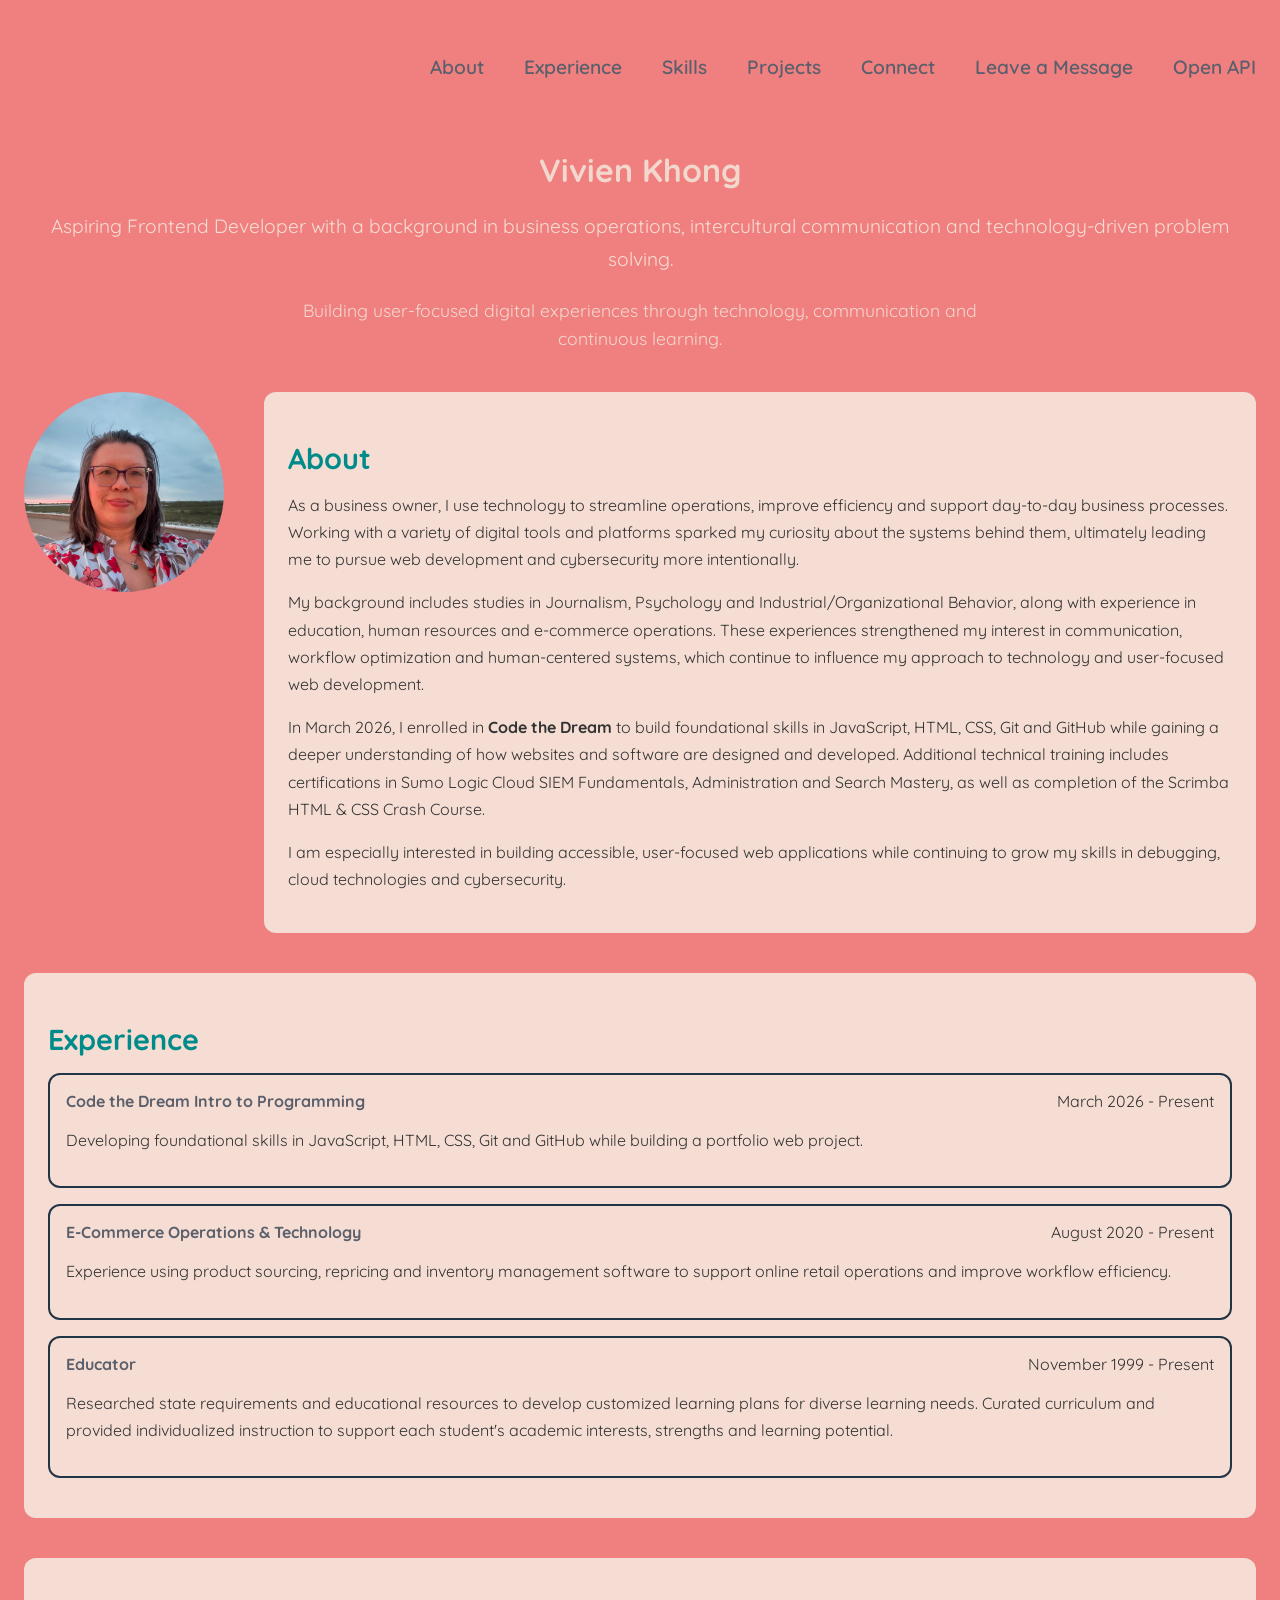
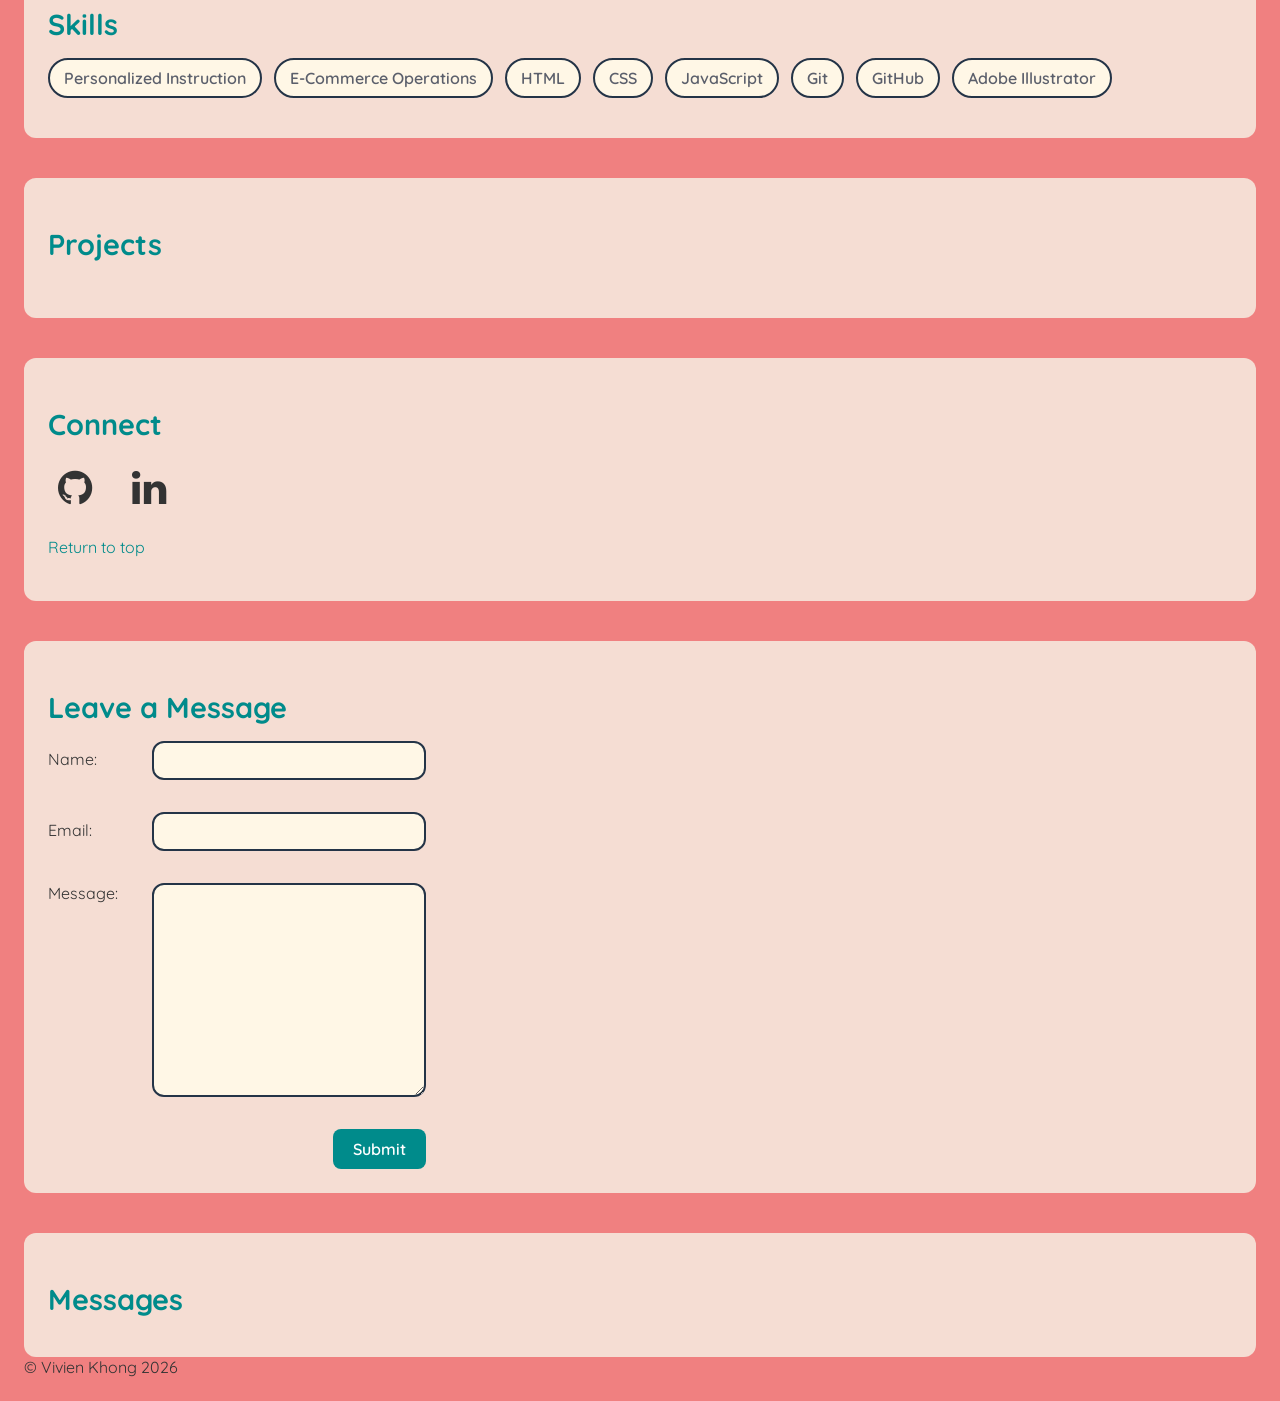
==== commit c8dfe2a5: "Merge branch 'main' into lesson-10" ====
--- a/index.html
+++ b/index.html
@@ -111,8 +111,7 @@
       
     <section id="projects">
       <h2>Projects</h2>
-      <ul>
-      </ul>  
+      <ul></ul>  
     </section>
 
     <section id="connect">
--- a/css/index.css
+++ b/css/index.css
@@ -185,6 +185,34 @@
     color: #5b5f6b;
 }
 
+/* styled blocks for items in projects */
+#projects ul {
+    display: flex;
+    flex-wrap: wrap;
+    gap: 12px;
+    list-style: none;
+    padding: 0;
+}
+
+#projects li {
+   background-color: #fff7e6;
+    border: 2px solid #243447;
+    border-radius: 20px;
+    padding: 16px;
+    min-width: 140px;
+    font-weight: 600;
+    color: #5b5f6b;
+}
+
+#projects a{
+    color:#5b5f6b;
+    font-weight: 600;
+}
+
+#projects a:hover {
+    color: darkcyan;
+}
+
 /* outside media query mean default desktop styles */
 
 /* inside media queries are conditional overrides of existing CSS; tablets media query - when screen is 900px or smaller, stack vertically */
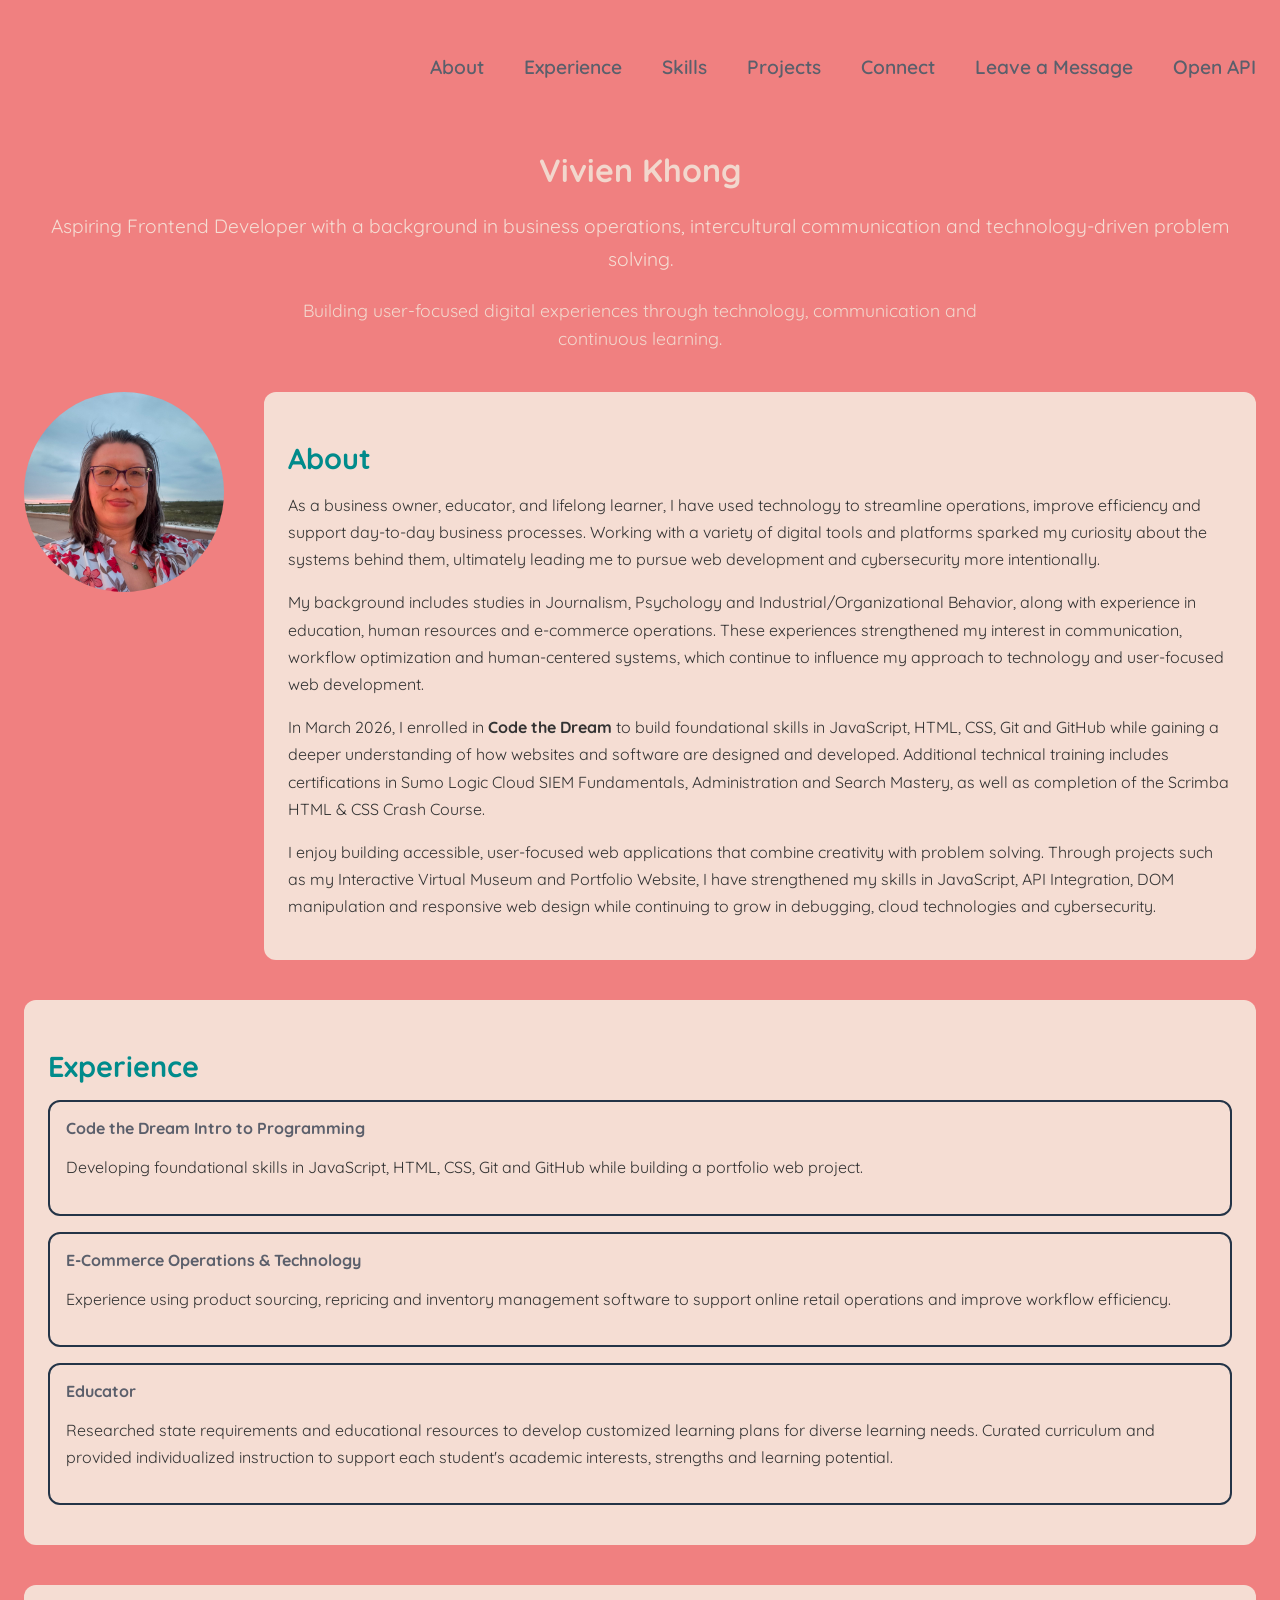
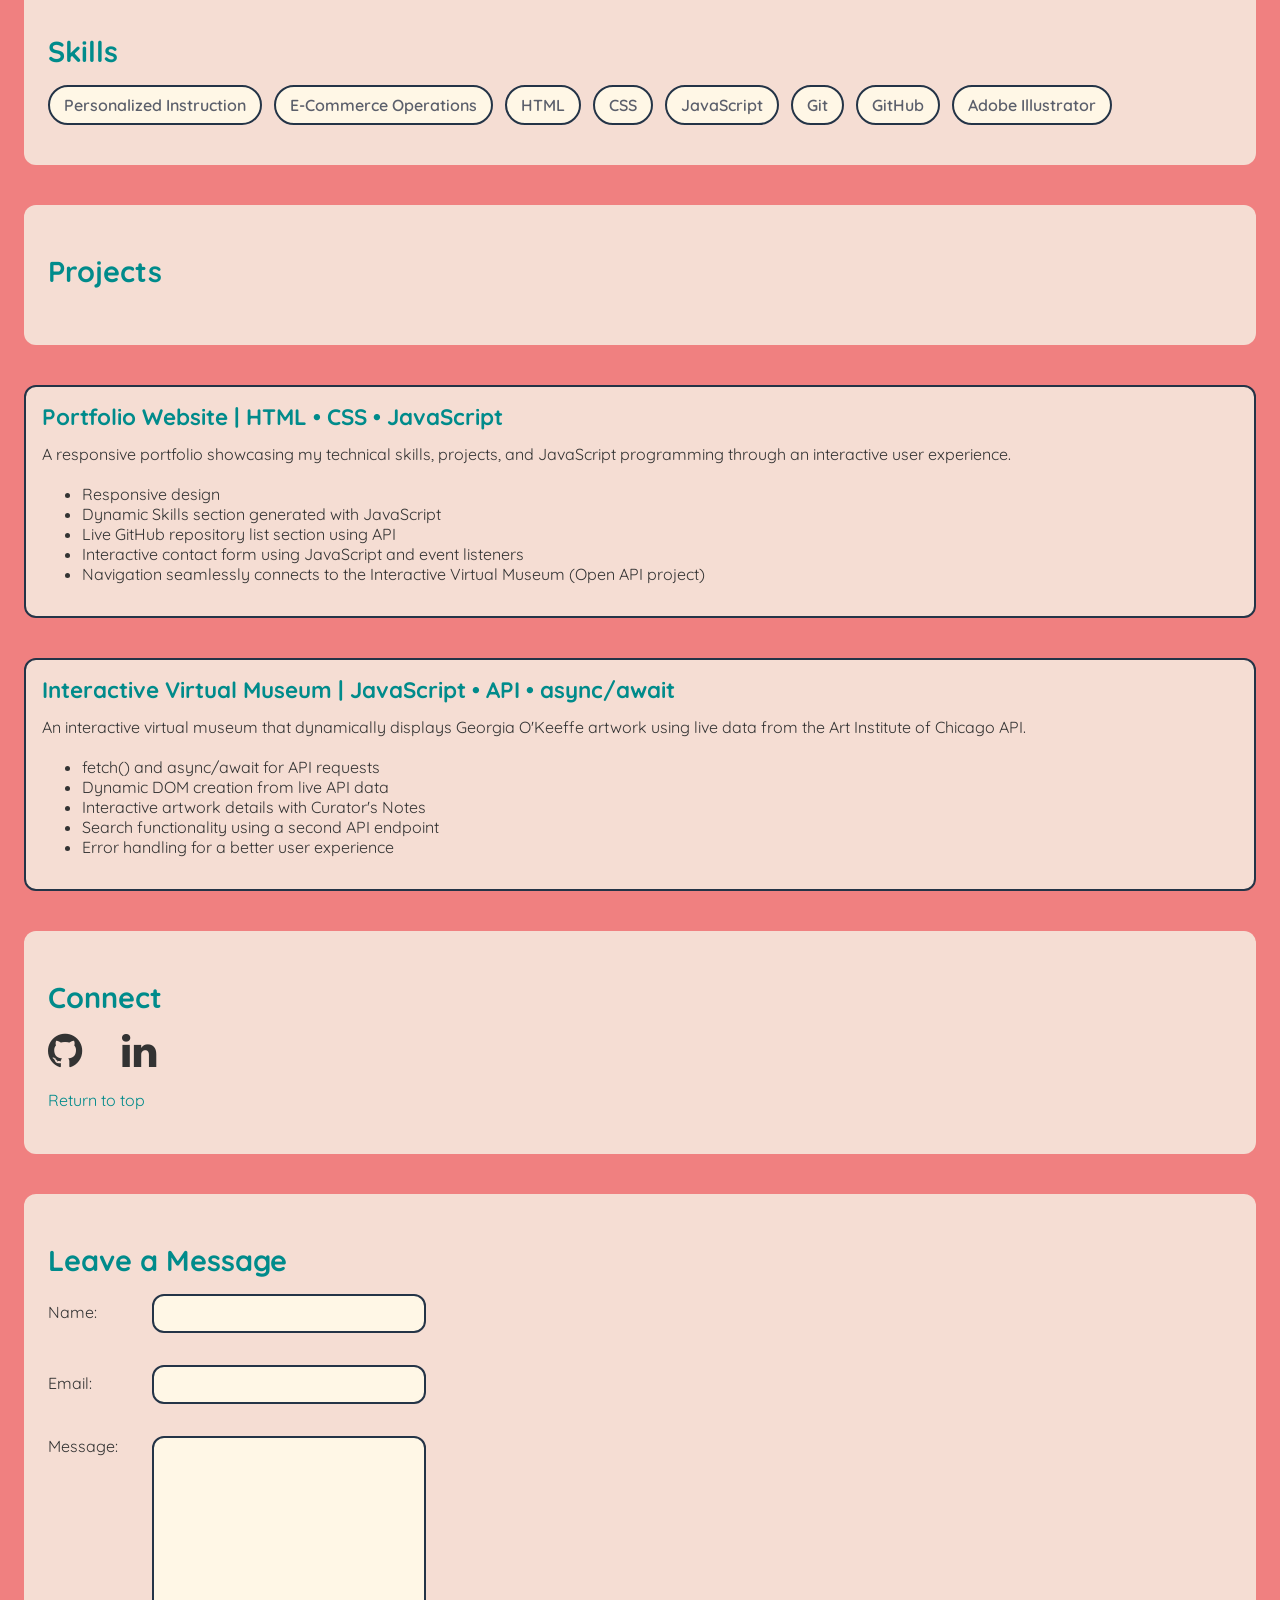
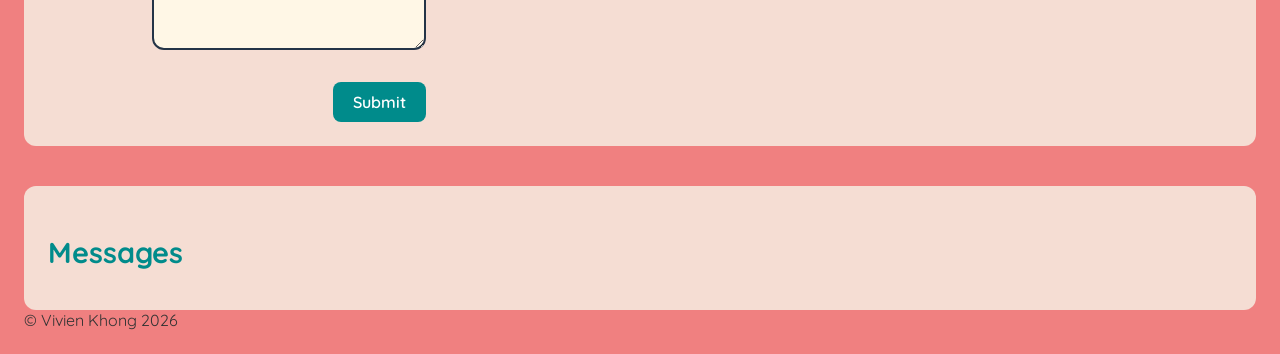
==== commit 21835609: "Finalize portfolio and Open API project for submission" ====
--- a/index.html
+++ b/index.html
@@ -35,13 +35,13 @@
 
     <img class="profile-image" 
     src="images/myPhoto.jpg"
-    alt="A self portrait at a beach wedding">
+    alt="Portrait of Vivien Khong smiling at a beach wedding">
 
     <section id="about">
       <h2>About</h2>
            
       <p>
-        As a business owner, I use technology to streamline operations, improve efficiency and support day-to-day business processes. Working with a variety of digital tools and platforms sparked my curiosity about the systems behind them, ultimately leading me to pursue web development and cybersecurity more intentionally.
+        As a business owner, educator, and lifelong learner, I have used technology to streamline operations, improve efficiency and support day-to-day business processes. Working with a variety of digital tools and platforms sparked my curiosity about the systems behind them, ultimately leading me to pursue web development and cybersecurity more intentionally.
       </p>
       
       <p>
@@ -53,7 +53,7 @@
       </p>
       
       <p>
-        I am especially interested in building accessible, user-focused web applications while continuing to grow my skills in debugging, cloud technologies and cybersecurity.
+        I enjoy building accessible, user-focused web applications that combine creativity with problem solving. Through projects such as my Interactive Virtual Museum and Portfolio Website, I have strengthened my skills in JavaScript, API Integration, DOM manipulation and responsive web design while continuing to grow in debugging, cloud technologies and cybersecurity.
       </p>
 
     </section>
@@ -66,7 +66,7 @@
 
           <div class="experience-header">
             <strong>Code the Dream Intro to Programming</strong>
-            <span>March 2026 - Present</span>
+            <!-- <span>March 2026 - Present</span> -->
           </div>
 
           <p>
@@ -79,7 +79,7 @@
 
           <div class="experience-header">
             <strong>E-Commerce Operations & Technology</strong>
-            <span>August 2020 - Present</span>
+            <!-- <span>August 2020 - Present</span> -->
           </div>
 
           <p>
@@ -92,7 +92,7 @@
 
           <div class="experience-header">
             <strong>Educator</strong>
-            <span>November 1999 - Present</span>
+            <!-- <span>November 1999 - Present</span> -->
           </div>
 
           <p>
@@ -111,7 +111,40 @@
       
     <section id="projects">
       <h2>Projects</h2>
-      <ul></ul>  
+      <ul></ul>
+    </section>  
+
+      <div class="featured-projects">
+        <section class="project-highlight">
+          <h3>Portfolio Website | HTML • CSS • JavaScript</h3>
+          <p>
+            A responsive portfolio showcasing my technical skills, projects, and JavaScript programming through an interactive user experience. 
+          </p>
+          <ul>
+            <li>Responsive design</li> 
+            <li>Dynamic Skills section generated with JavaScript</li>
+            <li>Live GitHub repository list section using API</li>
+            <li>Interactive contact form using JavaScript and event listeners</li>
+            <li>Navigation seamlessly connects to the Interactive Virtual Museum (Open API project)</li>
+          </ul>
+        </section>
+  
+        <section class="project-highlight">
+          <h3>Interactive Virtual Museum | JavaScript • API • async/await</h3>
+          <p>
+            An interactive virtual museum that dynamically displays Georgia O'Keeffe artwork using live data from the Art Institute of Chicago API.
+          </p>
+          <ul>
+            <li>fetch() and async/await for API requests</li>
+            <li>Dynamic DOM creation from live API data</li>
+            <li>Interactive artwork details with Curator's Notes</li>
+            <li>Search functionality using a second API endpoint</li>
+            <li>Error handling for a better user experience</li>
+          </ul>
+        </section>
+      </div>
+      
+      <ul></ul>
     </section>
 
     <section id="connect">
--- a/css/index.css
+++ b/css/index.css
@@ -152,14 +152,13 @@
 /* Make Connect icons using Flexbox */
 #connect ul {
     display: flex;
-    gap: 20px;
+    gap: 40px;
     list-style: none;
     padding: 0;
 }
 
 #connect i {
     font-size: 40px;
-    margin: 10px;
     color:#333;
 }
 
@@ -325,3 +324,27 @@
 .remove-button:hover {
     background-color: #246b6b;
 }    
+
+/* Style for section class project-highlight because the CSS file is determined by which HTML page loads it. */
+.project-highlight {
+    background-color: #f5ddd3;
+    border: 2px solid #243447;
+    border-radius: 12px;
+    padding: 16px;
+    margin-bottom: 16px;
+}
+
+.project-highlight h3 {
+    font-size: 1.4rem;
+    color: darkcyan;
+    /* Move title neatly to top of the box */
+    margin-top: 0;
+
+    /* Create consistent space between title and the description  */
+    margin-bottom: 10px;
+}
+
+.project-highlight p {
+    margin-top: 0;
+    margin-bottom: 12px;
+}
